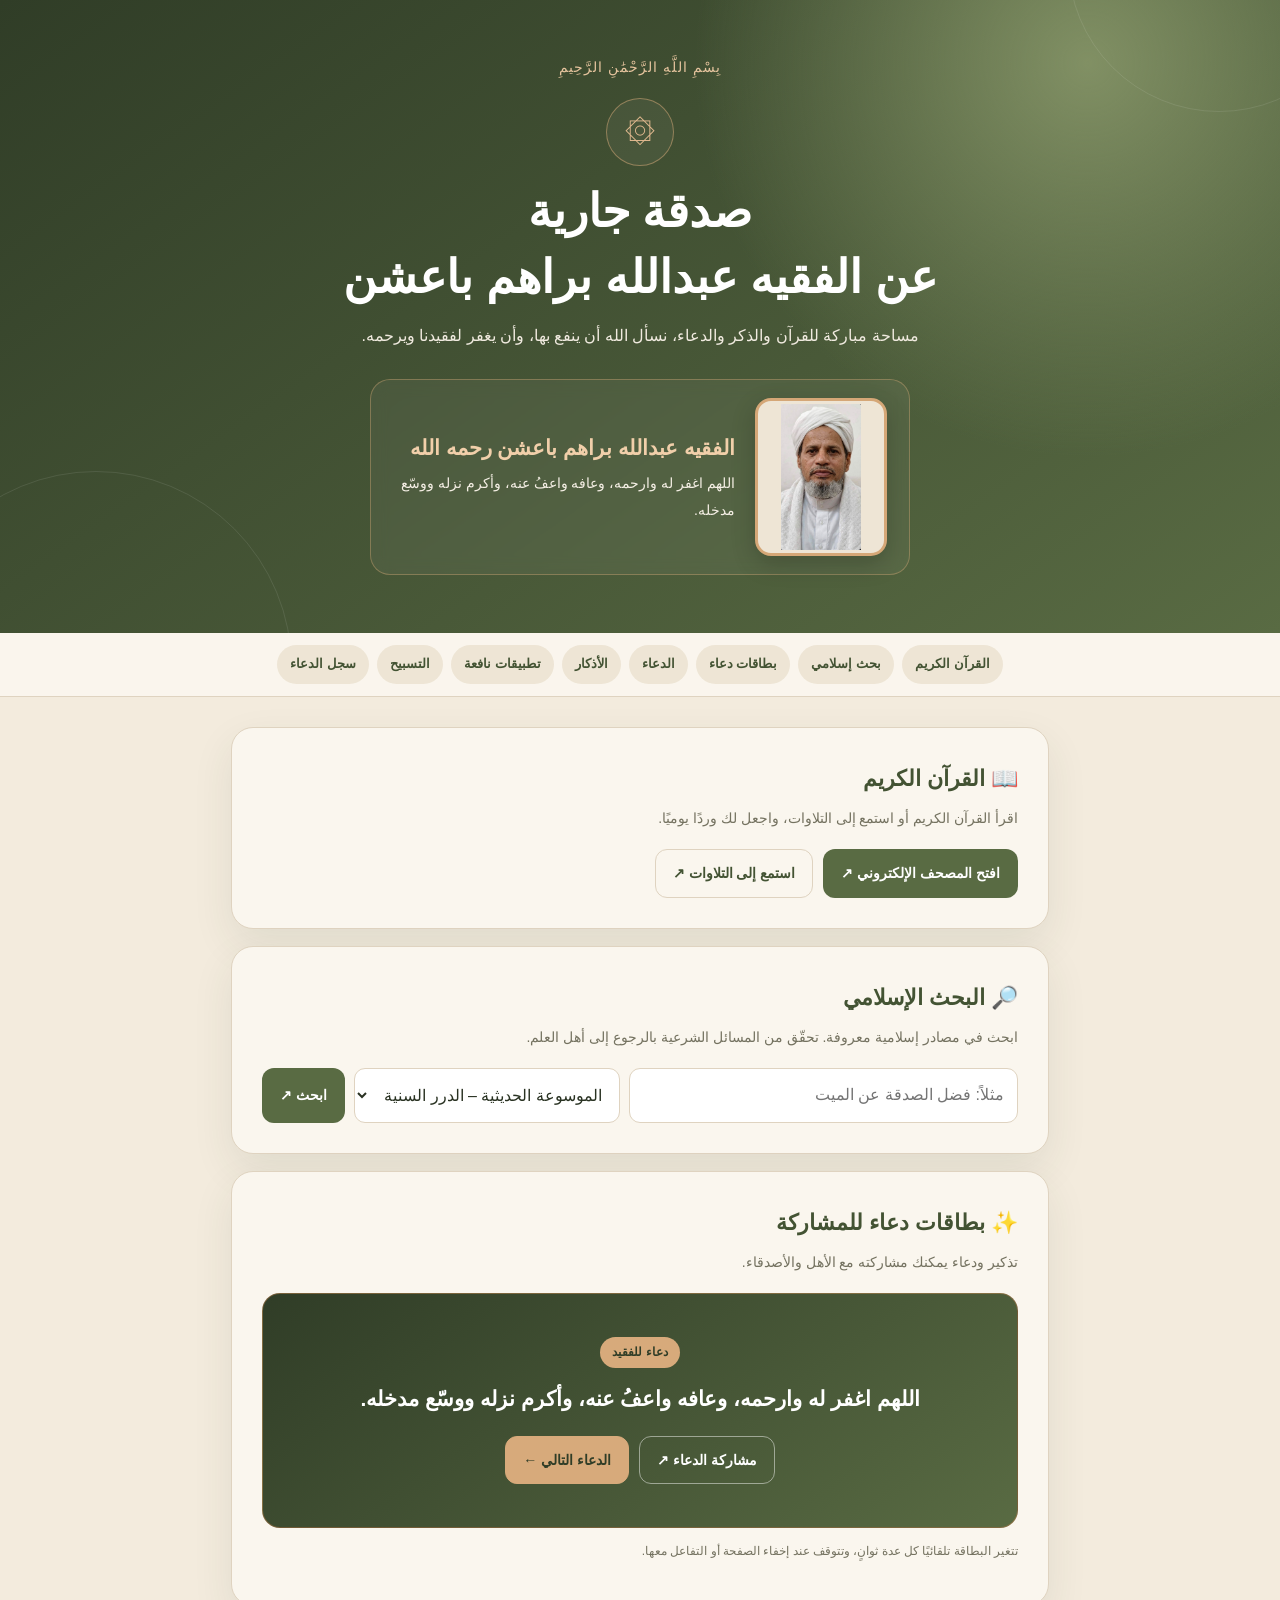
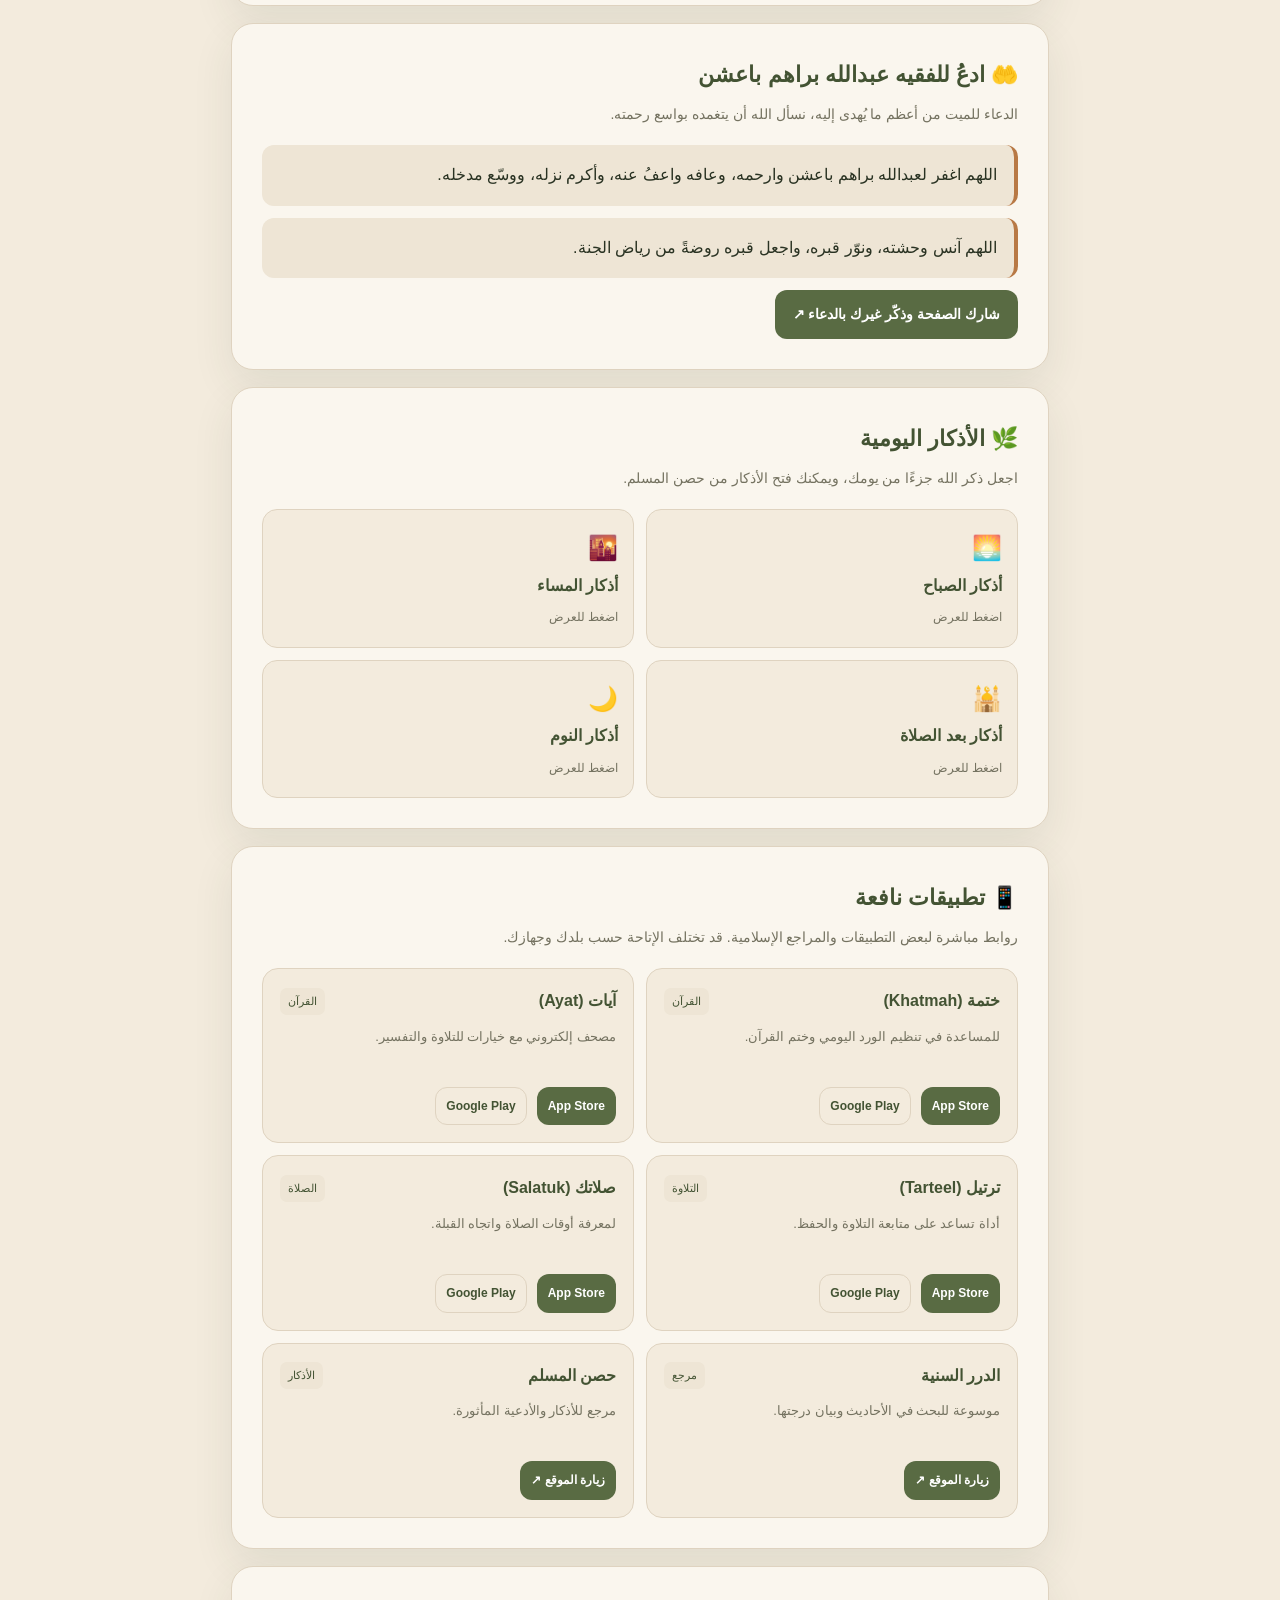
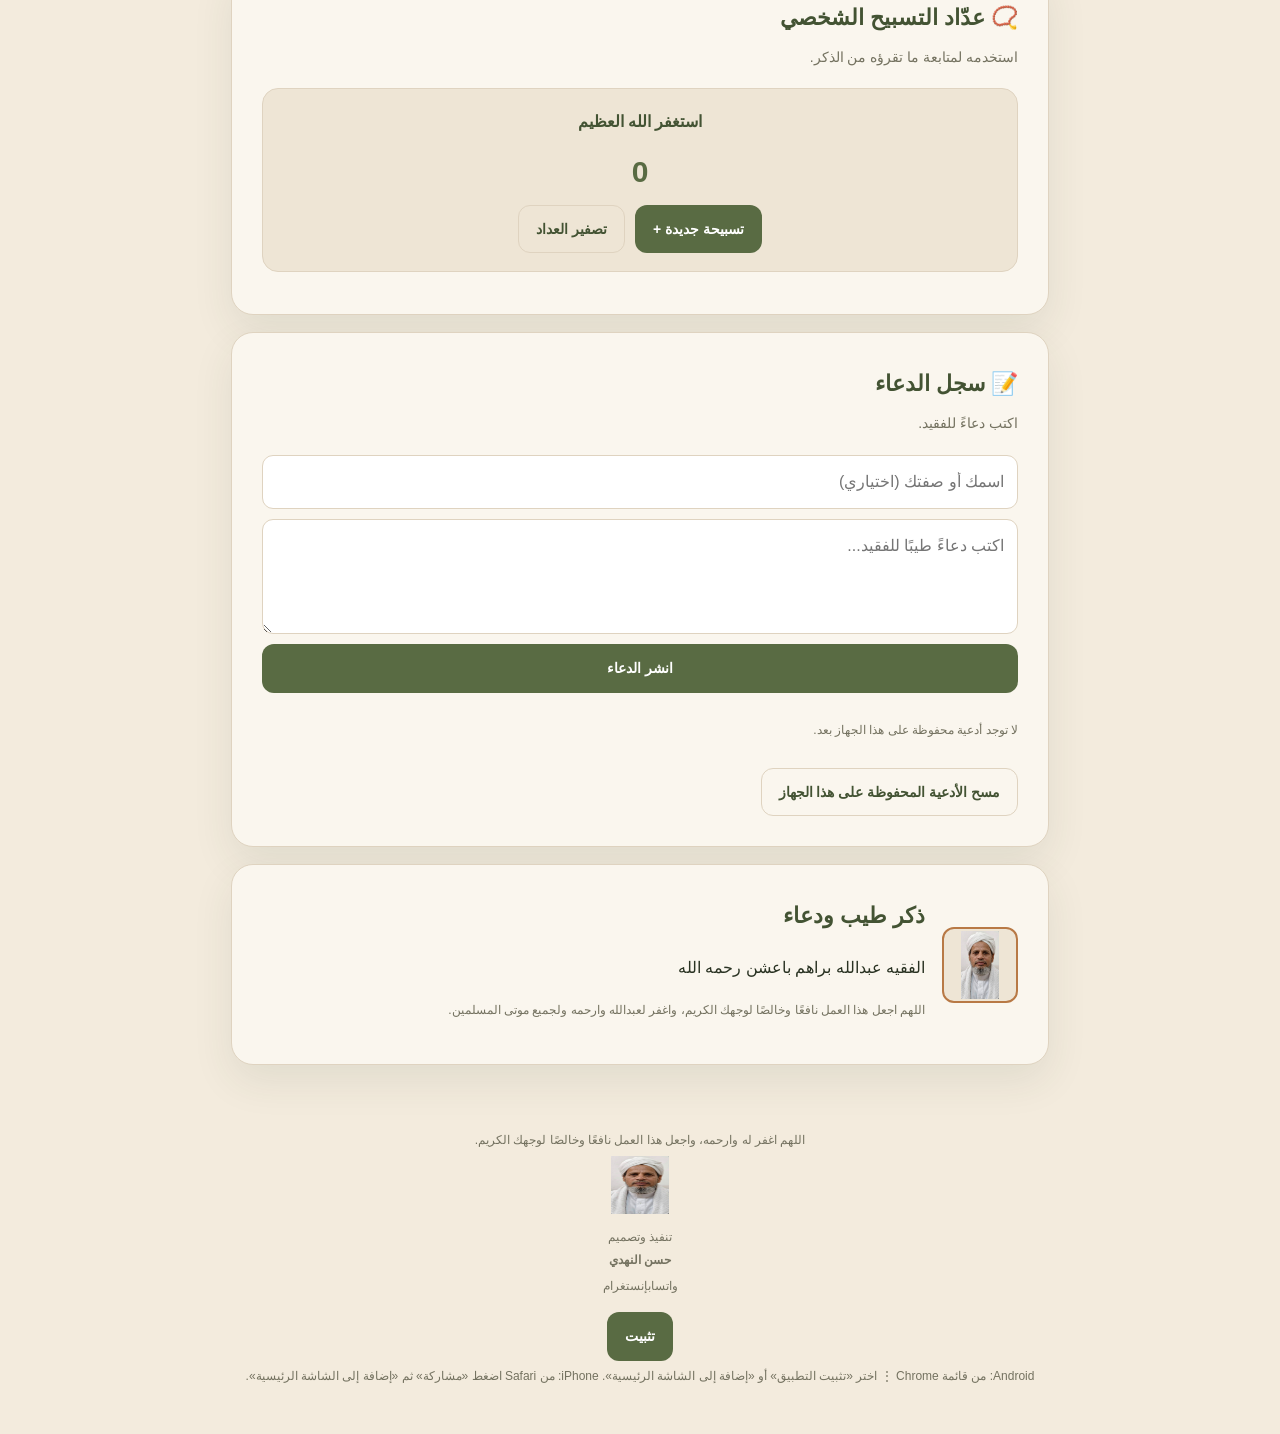
==== index.html @ 4ed64eff "Refine memorial page labels and footer" ====
<!doctype html>
<html lang="ar" dir="rtl">
<head>
  <meta charset="utf-8">
  <meta name="viewport" content="width=device-width, initial-scale=1">
  <meta name="theme-color" content="#435333">
  <meta name="mobile-web-app-capable" content="yes">
  <meta name="apple-mobile-web-app-capable" content="yes">
  <meta name="apple-mobile-web-app-status-bar-style" content="default">
  <link rel="manifest" href="./manifest.webmanifest">
  <link rel="apple-touch-icon" href="./Abdullah.jpg">
  <meta name="description" content="صدقة جارية عن روح الفقيه عبدالله براهم باعشن رحمه الله. قرآن كريم وأذكار ودعاء وروابط نافعة.">
  <meta property="og:type" content="website">
  <meta property="og:title" content="صدقة جارية عن الفقيه عبدالله براهم باعشن رحمه الله">
  <meta property="og:description" content="نسأل الله أن يغفر له ويرحمه، وأن يجعل هذا العمل نافعًا.">
  <meta property="og:image" content="https://7hasan.github.io/Abdullah_Ba-ashan/Abdullah.jpg">
  <meta property="og:url" content="https://7hasan.github.io/Abdullah_Ba-ashan/">
  <title>صدقة جارية عن الفقيه عبدالله براهم باعشن</title>
  <link rel="preload" as="image" href="./Abdullah.jpg">
  <link rel="stylesheet" href="./style.css">
  <script src="./script.js" defer></script>
</head>
<body>
<header class="hero" id="top">
  <div class="inner">
    <div class="bism">بِسْمِ اللَّهِ الرَّحْمَٰنِ الرَّحِيمِ</div>
    <div class="emblem" aria-hidden="true">۞</div>
    <h1>صدقة جارية<br>عن الفقيه عبدالله براهم باعشن</h1>
    <p class="subtitle">مساحة مباركة للقرآن والذكر والدعاء، نسأل الله أن ينفع بها، وأن يغفر لفقيدنا ويرحمه.</p>
    <div class="name-card">
      <img class="deceased-img" src="./Abdullah.jpg" alt="صورة الفقيه عبدالله براهم باعشن" width="112" height="112">
      <div>
        <strong>الفقيه عبدالله براهم باعشن رحمه الله</strong>
        <p>اللهم اغفر له وارحمه، وعافه واعفُ عنه، وأكرم نزله ووسّع مدخله.</p>
      </div>
    </div>
  </div>
</header>

<nav aria-label="التنقل الرئيسي">
  <a href="#quran">القرآن الكريم</a><a href="#search">بحث إسلامي</a><a href="#cards">بطاقات دعاء</a>
  <a href="#dua">الدعاء</a><a href="#adhkar">الأذكار</a><a href="#apps">تطبيقات نافعة</a><a href="#interactive">التسبيح</a><a href="#wall">سجل الدعاء</a>
</nav>

<main>
  <section class="section" id="quran">
    <h2>📖 القرآن الكريم</h2>
    <p class="intro">اقرأ القرآن الكريم أو استمع إلى التلاوات، واجعل لك وردًا يوميًا.</p>
    <div class="actions">
      <a class="btn" href="https://quran.com/ar" target="_blank" rel="noopener noreferrer">افتح المصحف الإلكتروني ↗</a>
      <a class="btn outline" href="https://everyayah.com/" target="_blank" rel="noopener noreferrer">استمع إلى التلاوات ↗</a>
    </div>
  </section>

  <section class="section" id="search">
    <h2>🔎 البحث الإسلامي</h2>
    <p class="intro">ابحث في مصادر إسلامية معروفة. تحقّق من المسائل الشرعية بالرجوع إلى أهل العلم.</p>
    <div class="search-box">
      <input id="islamic-search-query" class="search-input" type="search" placeholder="مثلاً: فضل الصدقة عن الميت" aria-label="موضوع البحث">
      <select id="search-source" class="source-select" aria-label="مصدر البحث">
        <option value="dorar">الموسوعة الحديثية – الدرر السنية</option>
        <option value="islamweb">إسلام ويب</option>
        <option value="binbaz">موقع الشيخ ابن باز</option>
      </select>
      <button class="btn" type="button" onclick="executeIslamicSearch()">ابحث ↗</button>
    </div>
  </section>

  <section class="section" id="cards">
    <h2>✨ بطاقات دعاء للمشاركة</h2>
    <p class="intro">تذكير ودعاء يمكنك مشاركته مع الأهل والأصدقاء.</p>
    <div class="story-container" id="story-box">
      <span class="story-badge" id="story-category">دعاء للفقيد</span>
      <div class="story-text" id="story-text" aria-live="polite">اللهم اغفر له وارحمه، وعافه واعفُ عنه، وأكرم نزله ووسّع مدخله.</div>
      <div class="story-actions">
        <button class="btn outline" type="button" onclick="shareCurrentStory()">مشاركة الدعاء ↗</button>
        <button class="btn" type="button" onclick="nextStory()">الدعاء التالي ←</button>
      </div>
    </div>
    <p class="small">تتغير البطاقة تلقائيًا كل عدة ثوانٍ، وتتوقف عند إخفاء الصفحة أو التفاعل معها.</p>
  </section>

  <section class="section" id="dua">
    <h2>🤲 ادعُ للفقيه عبدالله براهم باعشن</h2>
    <p class="intro">الدعاء للميت من أعظم ما يُهدى إليه، نسأل الله أن يتغمده بواسع رحمته.</p>
    <div class="dua"><p>اللهم اغفر لعبدالله براهم باعشن وارحمه، وعافه واعفُ عنه، وأكرم نزله، ووسّع مدخله.</p></div>
    <div class="dua"><p>اللهم آنس وحشته، ونوّر قبره، واجعل قبره روضةً من رياض الجنة.</p></div>
    <button class="btn" type="button" onclick="sharePage()">شارك الصفحة وذكّر غيرك بالدعاء ↗</button>
  </section>

  <section class="section" id="adhkar">
    <h2>🌿 الأذكار اليومية</h2>
    <p class="intro">اجعل ذكر الله جزءًا من يومك، ويمكنك فتح الأذكار من حصن المسلم.</p>
    <div class="tilegrid">
      <details class="tile"><summary><div class="ico">🌅</div><strong>أذكار الصباح</strong><span>اضغط للعرض</span></summary><p>ابدأ يومك بذكر الله.</p><a href="https://hisnmuslim.com/i/ar/1" target="_blank" rel="noopener noreferrer">افتح الأذكار ↗</a></details>
      <details class="tile"><summary><div class="ico">🌇</div><strong>أذكار المساء</strong><span>اضغط للعرض</span></summary><p>اختم يومك بذكر الله.</p><a href="https://hisnmuslim.com/i/ar/1" target="_blank" rel="noopener noreferrer">افتح الأذكار ↗</a></details>
      <details class="tile"><summary><div class="ico">🕌</div><strong>أذكار بعد الصلاة</strong><span>اضغط للعرض</span></summary><p>حافظ على الأذكار المأثورة بعد الصلاة.</p><a href="https://hisnmuslim.com/" target="_blank" rel="noopener noreferrer">افتح حصن المسلم ↗</a></details>
      <details class="tile"><summary><div class="ico">🌙</div><strong>أذكار النوم</strong><span>اضغط للعرض</span></summary><p>اختم يومك بالأذكار.</p><a href="https://hisnmuslim.com/" target="_blank" rel="noopener noreferrer">افتح حصن المسلم ↗</a></details>
    </div>
  </section>

  <section class="section" id="apps">
    <h2>📱 تطبيقات نافعة</h2>
    <p class="intro">روابط مباشرة لبعض التطبيقات والمراجع الإسلامية. قد تختلف الإتاحة حسب بلدك وجهازك.</p>
    <div class="apps-grid">
      <article class="app-card"><div class="app-header"><strong>ختمة (Khatmah)</strong><span class="app-badge">القرآن</span></div><p class="app-desc">للمساعدة في تنظيم الورد اليومي وختم القرآن.</p><div class="store-buttons"><a class="btn store-btn" href="https://apps.apple.com/us/app/id543090051" target="_blank" rel="noopener noreferrer">App Store</a><a class="btn outline store-btn" href="https://play.google.com/store/apps/details?id=com.khatmah.android" target="_blank" rel="noopener noreferrer">Google Play</a></div></article>
      <article class="app-card"><div class="app-header"><strong>آيات (Ayat)</strong><span class="app-badge">القرآن</span></div><p class="app-desc">مصحف إلكتروني مع خيارات للتلاوة والتفسير.</p><div class="store-buttons"><a class="btn store-btn" href="https://apps.apple.com/sa/app/id634325420" target="_blank" rel="noopener noreferrer">App Store</a><a class="btn outline store-btn" href="https://play.google.com/store/apps/details?id=sa.edu.ksu.Ayat" target="_blank" rel="noopener noreferrer">Google Play</a></div></article>
      <article class="app-card"><div class="app-header"><strong>ترتيل (Tarteel)</strong><span class="app-badge">التلاوة</span></div><p class="app-desc">أداة تساعد على متابعة التلاوة والحفظ.</p><div class="store-buttons"><a class="btn store-btn" href="https://apps.apple.com/om/app/id1391009396" target="_blank" rel="noopener noreferrer">App Store</a><a class="btn outline store-btn" href="https://play.google.com/store/apps/details?id=com.tarteel.app" target="_blank" rel="noopener noreferrer">Google Play</a></div></article>
      <article class="app-card"><div class="app-header"><strong>صلاتك (Salatuk)</strong><span class="app-badge">الصلاة</span></div><p class="app-desc">لمعرفة أوقات الصلاة واتجاه القبلة.</p><div class="store-buttons"><a class="btn store-btn" href="https://apps.apple.com/ae/app/id686077611" target="_blank" rel="noopener noreferrer">App Store</a><a class="btn outline store-btn" href="https://play.google.com/store/apps/details?id=com.masarat.salati" target="_blank" rel="noopener noreferrer">Google Play</a></div></article>
      <article class="app-card"><div class="app-header"><strong>الدرر السنية</strong><span class="app-badge">مرجع</span></div><p class="app-desc">موسوعة للبحث في الأحاديث وبيان درجتها.</p><div class="store-buttons"><a class="btn store-btn" href="https://dorar.net/" target="_blank" rel="noopener noreferrer">زيارة الموقع ↗</a></div></article>
      <article class="app-card"><div class="app-header"><strong>حصن المسلم</strong><span class="app-badge">الأذكار</span></div><p class="app-desc">مرجع للأذكار والأدعية المأثورة.</p><div class="store-buttons"><a class="btn store-btn" href="https://hisnmuslim.com/" target="_blank" rel="noopener noreferrer">زيارة الموقع ↗</a></div></article>
    </div>
  </section>

  <section class="section" id="interactive">
    <h2>📿 عدّاد التسبيح الشخصي</h2>
    <p class="intro">استخدمه لمتابعة ما تقرؤه من الذكر.</p>
    <div class="interactive-box">
      <strong>استغفر الله العظيم</strong>
      <span class="counter-number" id="tasbeeh-count" aria-live="polite">0</span>
      <div class="actions" style="justify-content:center">
        <button class="btn" id="tasbeeh-btn" type="button">تسبيحة جديدة +</button>
        <button class="btn outline" id="tasbeeh-reset" type="button">تصفير العداد</button>
      </div>
    </div>
  </section>

  <section class="section" id="wall">
    <h2>📝 سجل الدعاء</h2>
    <p class="intro">اكتب دعاءً للفقيد. </p>
    <form id="dua-form" class="wall-form">
      <input id="dua-name" class="wall-input" type="text" maxlength="45" placeholder="اسمك أو صفتك (اختياري)" autocomplete="name">
      <textarea id="dua-message" class="wall-input" rows="3" maxlength="500" required placeholder="اكتب دعاءً طيبًا للفقيد..."></textarea>
      <button class="btn" type="submit">انشر الدعاء</button>
    </form>
    <p class="small" id="wall-status" role="status" aria-live="polite"></p>
    <div id="dua-list" class="wall-messages" aria-live="polite"></div>
    <button id="clear-duas" class="btn outline" type="button">مسح الأدعية المحفوظة على هذا الجهاز</button>
  </section>

  <section class="section">
    <div class="profile">
      <img class="avatar" src="./Abdullah.jpg" alt="" width="76" height="76" loading="lazy">
      <div>
        <h2>ذكر طيب ودعاء</h2>
        <p>الفقيه عبدالله براهم باعشن رحمه الله</p>
        <p class="small">اللهم اجعل هذا العمل نافعًا وخالصًا لوجهك الكريم، واغفر لعبدالله وارحمه ولجميع موتى المسلمين.</p>
      </div>
    </div>
  </section>
</main>

<footer>
  <p>اللهم اغفر له وارحمه، واجعل هذا العمل نافعًا وخالصًا لوجهك الكريم.</p>
  <div class="footer-credit"><img src="./Abdullah.jpg" alt="صورة الفقيه عبدالله براهم باعشن" width="58" height="58"><p>تنفيذ وتصميم<br><strong>حسن النهدي</strong></p></div>
  <div class="footer-social" aria-label="حسابات التواصل"><a class="social-link whatsapp" href="https://wa.me/" target="_blank" rel="noopener noreferrer" aria-label="واتساب">واتساب</a><a class="social-link instagram" href="https://instagram.com/" target="_blank" rel="noopener noreferrer" aria-label="إنستغرام">إنستغرام</a></div>
  <button class="btn install-btn" id="install-app" type="button" hidden>تثبيت</button>
  <p class="small" id="install-help">Android: من قائمة Chrome ⋮ اختر «تثبيت التطبيق» أو «إضافة إلى الشاشة الرئيسية». iPhone: من Safari اضغط «مشاركة» ثم «إضافة إلى الشاشة الرئيسية».</p>
</footer>
</body>
</html>
---- style.css ----
:root{
  --olive:#596b43;--olive-dark:#435333;--olive-deep:#303d27;
  --beige:#f3ebdd;--beige-light:#faf6ee;--copper:#b87945;
  --ink:#293222;--muted:#747260;--line:#dfd3c0;
  --shadow:0 16px 42px rgba(48,61,39,.09);--radius:22px;
}
*{box-sizing:border-box}
html{scroll-behavior:smooth;scroll-padding-top:88px}
body{margin:0;background:var(--beige);color:var(--ink);font-family:Tahoma,Arial,sans-serif;line-height:1.9}
a{color:inherit;text-decoration:none}
button,input,textarea,select{font:inherit}
button,a{-webkit-tap-highlight-color:transparent}
button:focus-visible,a:focus-visible,input:focus-visible,textarea:focus-visible{outline:3px solid #b8794580;outline-offset:3px}
.hero{position:relative;isolation:isolate;overflow:hidden;padding:54px 20px 58px;text-align:center;color:#fff;background:radial-gradient(circle at 85% 10%,#819064 0,transparent 32%),linear-gradient(145deg,var(--olive-deep),var(--olive))}
.hero:before,.hero:after{content:"";position:absolute;z-index:-1;border:1px solid #ffffff18;border-radius:50%;width:300px;height:300px}
.hero:before{top:-190px;right:-90px}.hero:after{bottom:-230px;left:-100px;width:390px;height:390px}
.inner{max-width:850px;margin:auto}
.bism{color:#e6c49e;font-size:14px;letter-spacing:1px}
.emblem{display:grid;place-items:center;width:68px;height:68px;margin:17px auto 12px;border:1px solid #d5a77788;border-radius:50%;color:#e1b98f;background:#ffffff0c;font-size:31px}
h1{margin:8px 0;font-size:clamp(28px,6vw,46px);line-height:1.45}
.subtitle{max-width:590px;margin:10px auto 0;color:#f0eadf}
.name-card{display:flex;align-items:center;gap:20px;max-width:540px;margin:28px auto 0;padding:18px 22px;border:1px solid #d5a77766;border-radius:20px;background:#ffffff0d;backdrop-filter:blur(8px);text-align:right}
.deceased-img{width:112px;height:112px;flex:0 0 112px;object-fit:cover;border:3px solid #d5a777;border-radius:50%;box-shadow:0 8px 24px #0003}
.name-card strong{display:block;color:#f1cfaa;font-size:21px;line-height:1.6}
.name-card p{margin:5px 0 0;color:#f5efe5;font-size:14px}
nav{position:sticky;top:0;z-index:20;display:flex;justify-content:center;gap:8px;flex-wrap:wrap;padding:12px 14px;background:#faf6eef2;border-bottom:1px solid var(--line);backdrop-filter:blur(12px)}
nav a{padding:7px 13px;border-radius:99px;background:#eee5d5;color:var(--olive-dark);font-size:13px;font-weight:700;transition:background .2s,color .2s,transform .2s}
nav a:hover{background:var(--olive);color:white;transform:translateY(-2px)}
main{max-width:850px;margin:30px auto;padding:0 16px}
.section{margin:17px 0;padding:clamp(20px,4vw,30px);border:1px solid var(--line);border-radius:var(--radius);background:var(--beige-light);box-shadow:var(--shadow)}
.section h2{display:flex;align-items:center;gap:10px;margin:0 0 5px;color:var(--olive-dark);font-size:22px}
.intro{margin:0 0 18px;color:var(--muted);font-size:14px}
.actions,.story-actions,.store-buttons{display:flex;gap:10px;flex-wrap:wrap}
.btn{display:inline-flex;align-items:center;justify-content:center;gap:7px;min-height:44px;padding:10px 17px;border:1px solid transparent;border-radius:12px;background:var(--olive);color:#fff;font-size:14px;font-weight:700;cursor:pointer;transition:transform .2s,background .2s,box-shadow .2s}
.btn:hover{transform:translateY(-2px);background:var(--olive-dark);box-shadow:0 7px 18px #43533320}
.btn:active{transform:translateY(0) scale(.98)}
.btn.outline{border-color:var(--line);background:transparent;color:var(--olive-dark)}
.btn.outline:hover{background:#eee5d5;box-shadow:none}
.tilegrid{display:grid;grid-template-columns:repeat(2,minmax(0,1fr));gap:12px}
.tile{padding:15px;border:1px solid var(--line);border-radius:15px;background:var(--beige)}
.tile summary{cursor:pointer;list-style:none}.tile summary::-webkit-details-marker{display:none}
.tile summary strong{display:block;color:var(--olive-dark)}.tile summary span{font-size:12px;color:var(--muted)}
.tile .ico{font-size:24px}.tile p{font-size:14px}
.dua{margin:12px 0;padding:15px 17px;border-right:4px solid var(--copper);border-radius:12px;background:#eee5d5}
.dua p{margin:0;font-size:16px}
.search-box{display:flex;gap:9px;flex-wrap:wrap}
.search-input,.source-select,.wall-input{min-height:46px;padding:11px 13px;border:1px solid var(--line);border-radius:11px;background:#fff;color:var(--ink)}
.search-input{flex:1;min-width:190px}.source-select{max-width:100%}
.story-container{display:flex;min-height:235px;flex-direction:column;align-items:center;justify-content:center;padding:24px;border:1px solid #b8794577;border-radius:18px;background:linear-gradient(145deg,var(--olive-deep),var(--olive));text-align:center;color:#fff}
.story-badge{margin-bottom:12px;padding:4px 12px;border-radius:30px;background:#d7aa7b;color:#303d27;font-size:12px;font-weight:700}
.story-text{max-width:600px;margin:0 0 18px;color:#fff;font-size:clamp(17px,3vw,21px);font-weight:700;line-height:1.8}
.story-actions{justify-content:center}
.story-actions .btn{border-color:#d7aa7b;background:#d7aa7b;color:var(--olive-deep)}
.story-actions .btn.outline{background:transparent;color:#fff;border-color:#ffffff77}
.small{color:var(--muted);font-size:12px}
.apps-grid{display:grid;grid-template-columns:repeat(2,minmax(0,1fr));gap:12px}
.app-card{padding:17px;border:1px solid var(--line);border-radius:16px;background:var(--beige);transition:transform .25s,border-color .25s}
.app-card:hover{transform:translateY(-3px);border-color:#c69b70}
.app-header{display:flex;justify-content:space-between;align-items:center;gap:8px}
.app-header strong{color:var(--olive-dark)}
.app-badge{padding:3px 8px;border-radius:7px;background:#eee5d5;color:var(--olive-dark);font-size:11px}
.app-desc{min-height:50px;margin:8px 0 12px;color:var(--muted);font-size:13px}
.store-btn{min-height:36px;padding:7px 10px;font-size:12px}
.interactive-box{margin:12px 0;padding:18px;border:1px solid var(--line);border-radius:16px;background:#eee5d5;text-align:center}
.interactive-box strong{display:block;color:var(--olive-dark)}
.counter-number{display:block;margin:5px 0;color:var(--olive);font-size:30px;font-weight:700;font-variant-numeric:tabular-nums}
.profile{display:flex;align-items:center;gap:17px}
.avatar{width:76px;height:76px;flex:0 0 76px;object-fit:cover;border:2px solid var(--copper);border-radius:50%}
footer{padding:30px 16px 42px;color:var(--muted);font-size:12px;text-align:center}
footer p{margin:4px}
.reveal{opacity:0;transform:translateY(18px);transition:opacity .65s ease,transform .65s cubic-bezier(.2,.7,.2,1)}
.reveal.is-visible{opacity:1;transform:translateY(0)}
@media(max-width:600px){.hero{padding:38px 16px 42px}.name-card{gap:13px;padding:15px}.deceased-img{width:86px;height:86px;flex-basis:86px}.name-card strong{font-size:17px}nav{gap:6px}nav a{padding:6px 10px;font-size:12px}.tilegrid,.apps-grid{grid-template-columns:1fr}.app-desc{min-height:0}.profile{align-items:flex-start}}
@media(prefers-reduced-motion:reduce){*,*::before,*::after{scroll-behavior:auto!important;animation-duration:.01ms!important;transition-duration:.01ms!important}.reveal{opacity:1;transform:none}}

/* صورة كاملة بلا قصّ: نعرض كامل أبعاد الصورة الأصلية */
.deceased-img{width:132px;height:158px;flex:0 0 132px;object-fit:contain;object-position:center;background:#eee5d5;border-radius:16px;padding:3px}
.avatar{object-fit:contain;object-position:center;background:#eee5d5;border-radius:12px;padding:2px}
.wall-form{display:flex;flex-direction:column;gap:10px;margin:14px 0}
.wall-input{width:100%;resize:vertical}
.wall-messages{display:grid;gap:10px;margin:14px 0}
.wall-msg-card{padding:13px 15px;border:1px solid var(--line);border-right:4px solid var(--copper);border-radius:12px;background:#fff}
.wall-msg-card strong{color:var(--olive-dark)}
.wall-msg-card p{margin:5px 0 0;white-space:pre-wrap;overflow-wrap:anywhere}
.install-btn{margin-top:14px}
@media(max-width:600px){.name-card{align-items:center}.deceased-img{width:112px;height:142px;flex-basis:112px}}
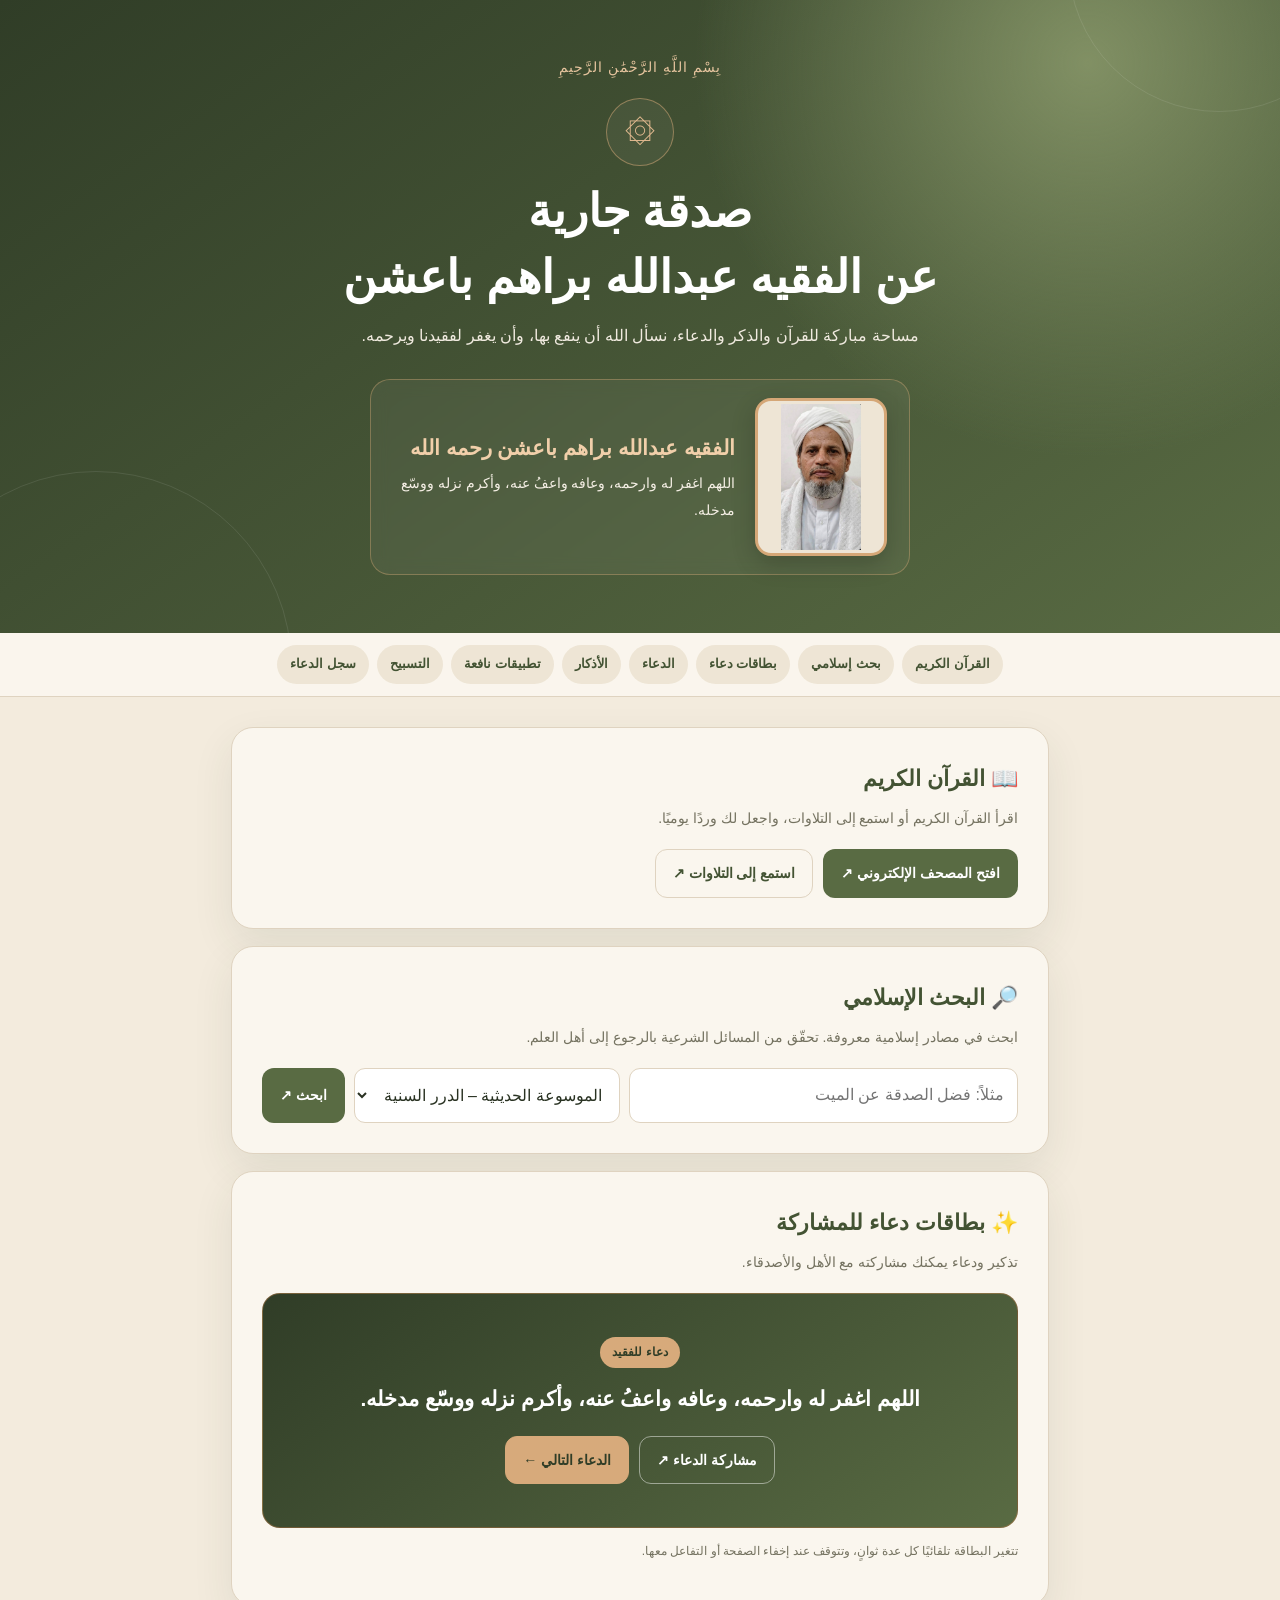
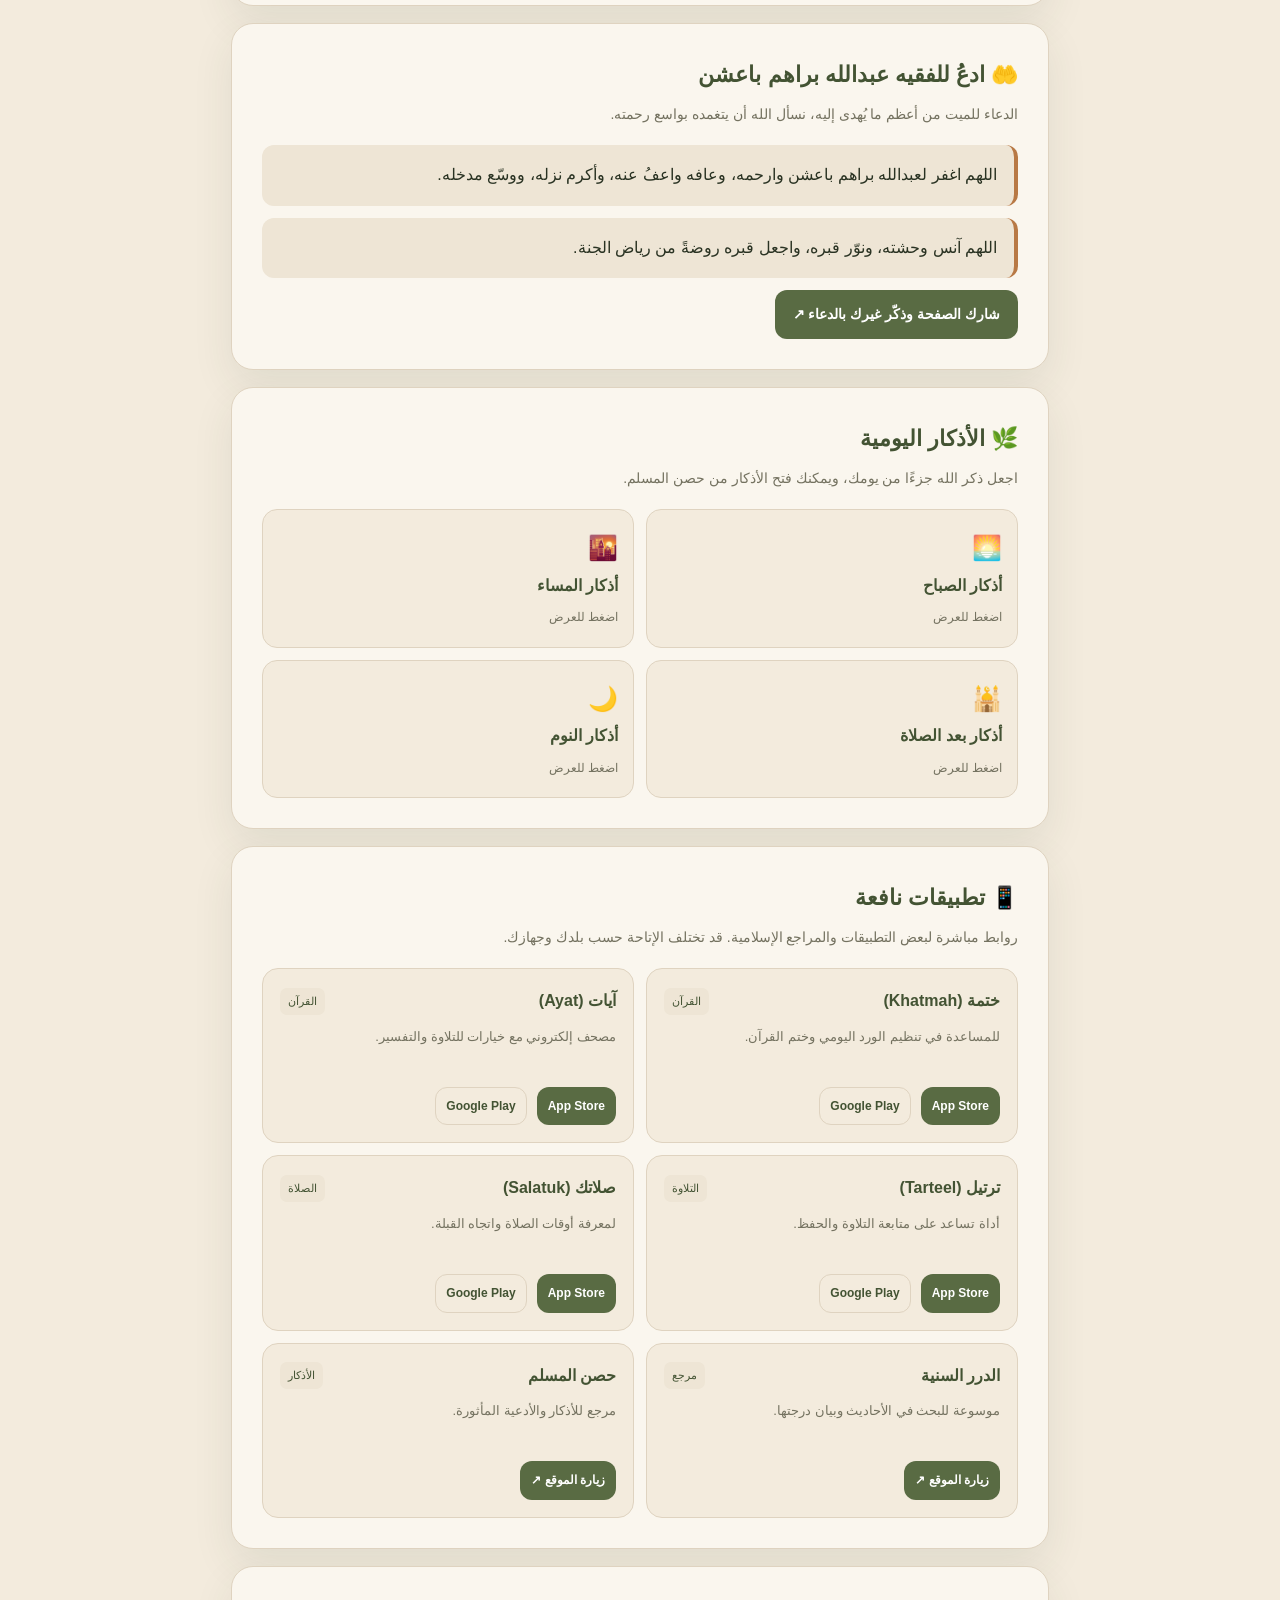
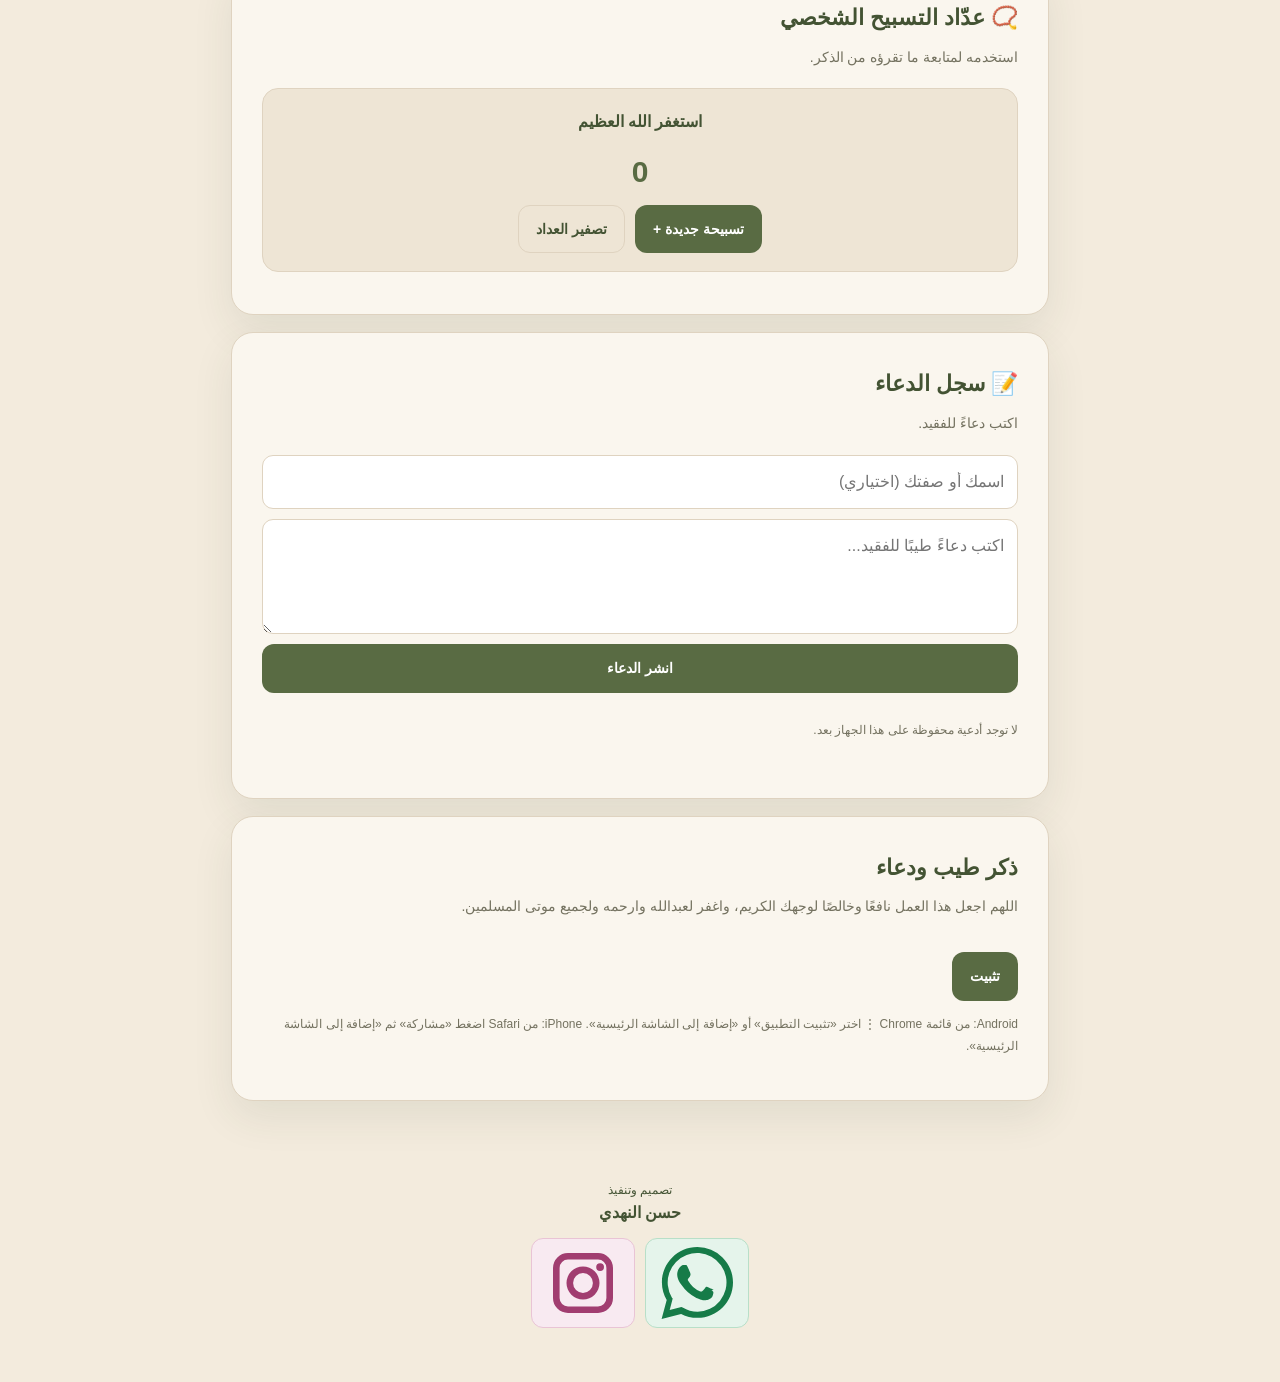
==== commit 9bfc1058: "Reorder closing section and remove dua delete control" ====
--- a/index.html
+++ b/index.html
@@ -135,27 +135,26 @@
     </form>
     <p class="small" id="wall-status" role="status" aria-live="polite"></p>
     <div id="dua-list" class="wall-messages" aria-live="polite"></div>
-    <button id="clear-duas" class="btn outline" type="button">مسح الأدعية المحفوظة على هذا الجهاز</button>
   </section>
 
-  <section class="section">
-    <div class="profile">
-      <img class="avatar" src="./Abdullah.jpg" alt="" width="76" height="76" loading="lazy">
-      <div>
-        <h2>ذكر طيب ودعاء</h2>
-        <p>الفقيه عبدالله براهم باعشن رحمه الله</p>
-        <p class="small">اللهم اجعل هذا العمل نافعًا وخالصًا لوجهك الكريم، واغفر لعبدالله وارحمه ولجميع موتى المسلمين.</p>
-      </div>
-    </div>
+  <section class="section final-section" id="final">
+    <h2>ذكر طيب ودعاء</h2>
+    <p class="intro">اللهم اجعل هذا العمل نافعًا وخالصًا لوجهك الكريم، واغفر لعبدالله وارحمه ولجميع موتى المسلمين.</p>
+    <button class="btn install-btn" id="install-app" type="button" hidden>تثبيت</button>
+    <p class="small" id="install-help">Android: من قائمة Chrome ⋮ اختر «تثبيت التطبيق» أو «إضافة إلى الشاشة الرئيسية». iPhone: من Safari اضغط «مشاركة» ثم «إضافة إلى الشاشة الرئيسية».</p>
   </section>
 </main>
 
 <footer>
-  <p>اللهم اغفر له وارحمه، واجعل هذا العمل نافعًا وخالصًا لوجهك الكريم.</p>
-  <div class="footer-credit"><img src="./Abdullah.jpg" alt="صورة الفقيه عبدالله براهم باعشن" width="58" height="58"><p>تنفيذ وتصميم<br><strong>حسن النهدي</strong></p></div>
-  <div class="footer-social" aria-label="حسابات التواصل"><a class="social-link whatsapp" href="https://wa.me/" target="_blank" rel="noopener noreferrer" aria-label="واتساب">واتساب</a><a class="social-link instagram" href="https://instagram.com/" target="_blank" rel="noopener noreferrer" aria-label="إنستغرام">إنستغرام</a></div>
-  <button class="btn install-btn" id="install-app" type="button" hidden>تثبيت</button>
-  <p class="small" id="install-help">Android: من قائمة Chrome ⋮ اختر «تثبيت التطبيق» أو «إضافة إلى الشاشة الرئيسية». iPhone: من Safari اضغط «مشاركة» ثم «إضافة إلى الشاشة الرئيسية».</p>
+  <div class="footer-credit"><p>تصميم وتنفيذ<br><strong>حسن النهدي</strong></p></div>
+  <div class="footer-social" aria-label="حسابات التواصل">
+    <a class="social-link whatsapp" href="https://wa.me/" target="_blank" rel="noopener noreferrer" aria-label="واتساب">
+      <svg viewBox="0 0 24 24" aria-hidden="true"><path fill="currentColor" d="M20.5 3.5A11.8 11.8 0 0 0 12.1 0C5.6 0 .3 5.3.3 11.8c0 2.1.6 4.1 1.6 5.9L.2 24l6.5-1.7a11.8 11.8 0 0 0 5.4 1.3h.1c6.5 0 11.8-5.3 11.8-11.8 0-3.1-1.2-6-3.5-8.3ZM12.2 21.6a9.8 9.8 0 0 1-5-1.4l-.4-.2-3.9 1 1-3.8-.3-.4a9.8 9.8 0 1 1 8.6 4.8Zm5.4-7.3c-.3-.2-1.8-.9-2.1-1s-.5-.2-.7.2-.8 1-1 1.2-.4.2-.7.1a8 8 0 0 1-2.4-1.5 9 9 0 0 1-1.7-2.1c-.2-.3 0-.5.1-.7l.5-.6.2-.5c.1-.2 0-.4 0-.6s-.7-1.7-1-2.3c-.2-.6-.5-.5-.7-.5h-.6c-.2 0-.6.1-.9.4s-1.2 1.2-1.2 2.8 1.2 3.2 1.4 3.4a13 13 0 0 0 5 4.4c.7.3 1.2.5 1.6.6.7.2 1.3.2 1.8.1.6-.1 1.8-.7 2-1.4.3-.7.3-1.3.2-1.4-.1-.2-.3-.3-.6-.5Z"/></svg>
+    </a>
+    <a class="social-link instagram" href="https://instagram.com/" target="_blank" rel="noopener noreferrer" aria-label="إنستغرام">
+      <svg viewBox="0 0 24 24" aria-hidden="true"><path fill="currentColor" d="M7 2h10a5 5 0 0 1 5 5v10a5 5 0 0 1-5 5H7a5 5 0 0 1-5-5V7a5 5 0 0 1 5-5Zm0 2.2A2.8 2.8 0 0 0 4.2 7v10A2.8 2.8 0 0 0 7 19.8h10a2.8 2.8 0 0 0 2.8-2.8V7A2.8 2.8 0 0 0 17 4.2H7Zm5 2.3a5.5 5.5 0 1 1 0 11 5.5 5.5 0 0 1 0-11Zm0 2.2a3.3 3.3 0 1 0 0 6.6 3.3 3.3 0 0 0 0-6.6Zm5.7-3.3a1.3 1.3 0 1 1 0 2.6 1.3 1.3 0 0 1 0-2.6Z"/></svg>
+    </a>
+  </div>
 </footer>
 </body>
 </html>
--- a/style.css
+++ b/style.css
@@ -84,3 +84,11 @@
 .wall-msg-card p{margin:5px 0 0;white-space:pre-wrap;overflow-wrap:anywhere}
 .install-btn{margin-top:14px}
 @media(max-width:600px){.name-card{align-items:center}.deceased-img{width:112px;height:142px;flex-basis:112px}}
+
+/* تذييل الموقع */
+.footer-credit{display:flex;align-items:center;justify-content:center;gap:13px;margin:20px auto 12px;color:var(--olive-dark)}
+.footer-credit img{width:58px;height:58px;object-fit:contain;object-position:center;background:#eee5d5;border:2px solid var(--copper);border-radius:12px;padding:2px}
+.footer-credit p{margin:0;line-height:1.6}.footer-credit strong{font-size:16px}
+.footer-social{display:flex;justify-content:center;gap:10px;margin:12px auto}
+.social-link{display:inline-flex;align-items:center;justify-content:center;min-width:104px;padding:8px 15px;border:1px solid var(--line);border-radius:12px;font-size:13px;font-weight:700;transition:transform .2s,background .2s}
+.social-link:hover{transform:translateY(-2px)}.social-link.whatsapp{color:#167b48;background:#e5f4eb;border-color:#b8dfc8}.social-link.instagram{color:#a13d70;background:#f8eaf1;border-color:#e9c4d5}
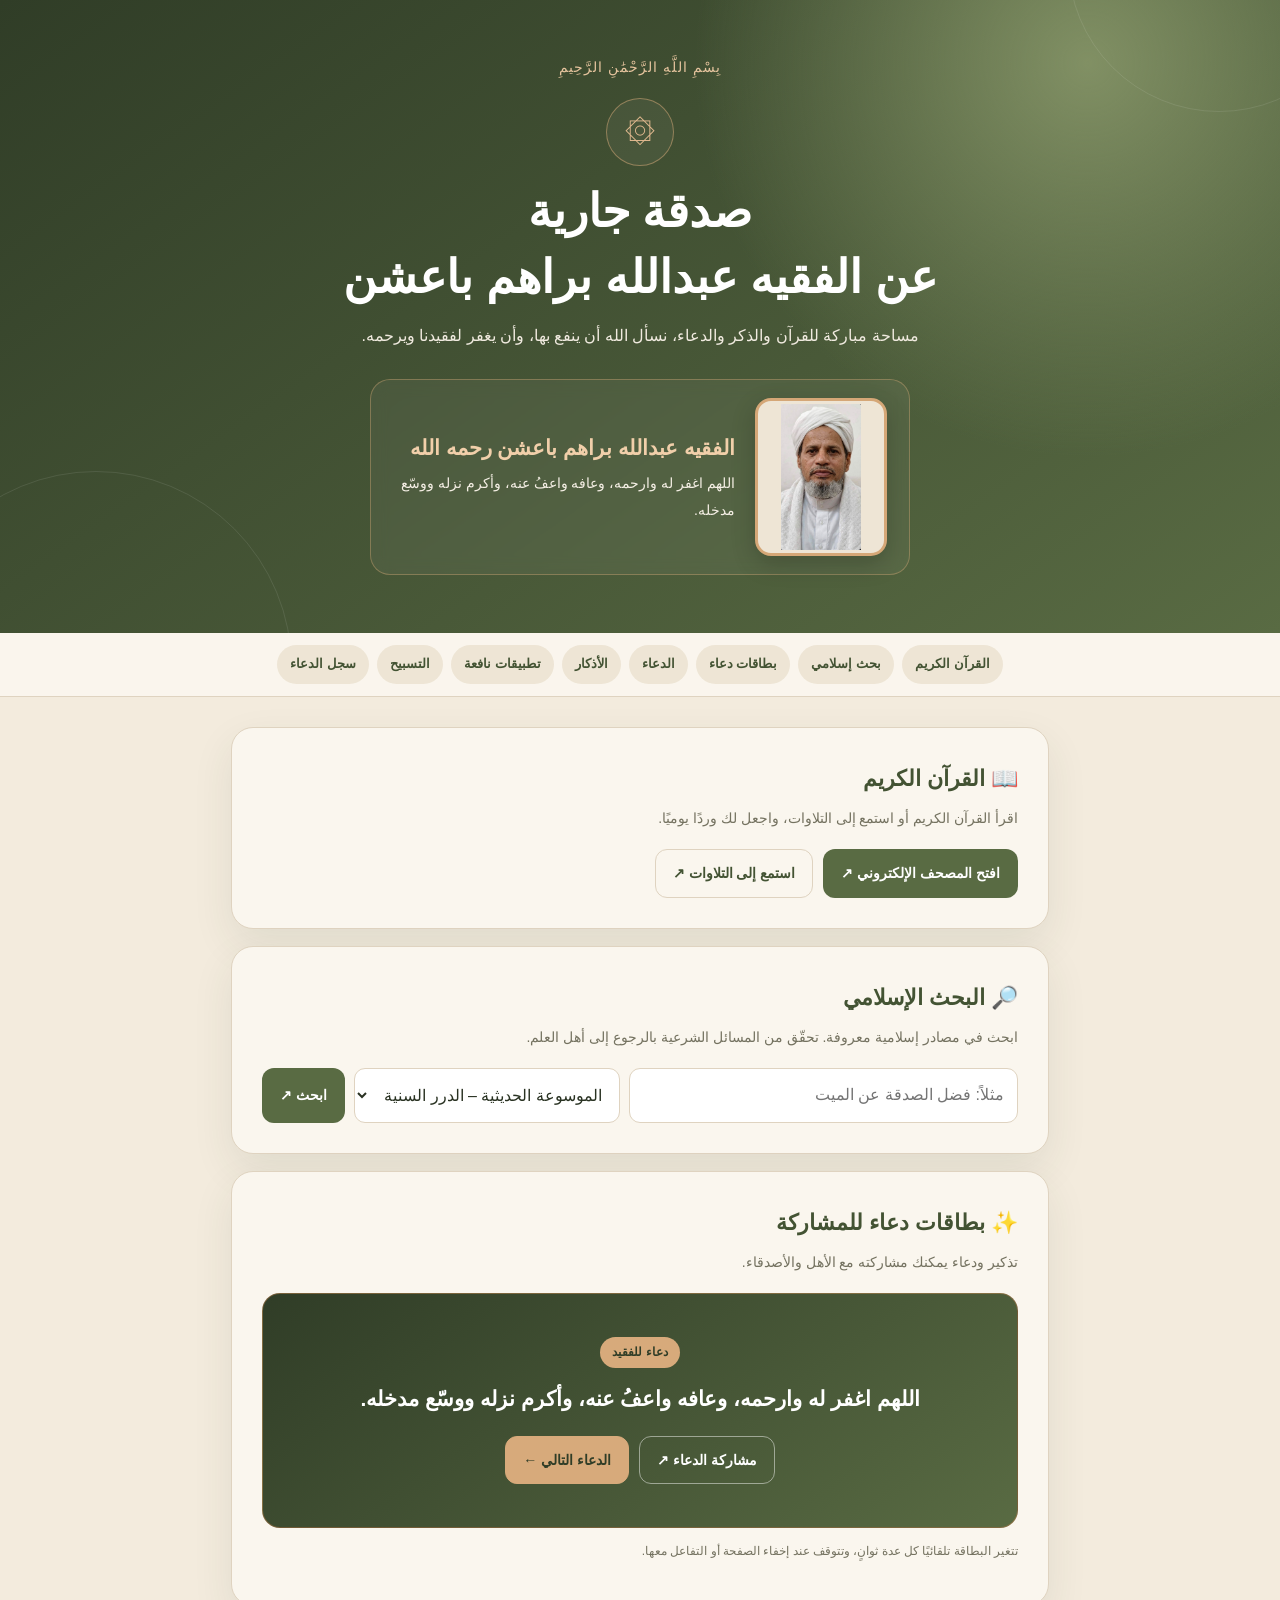
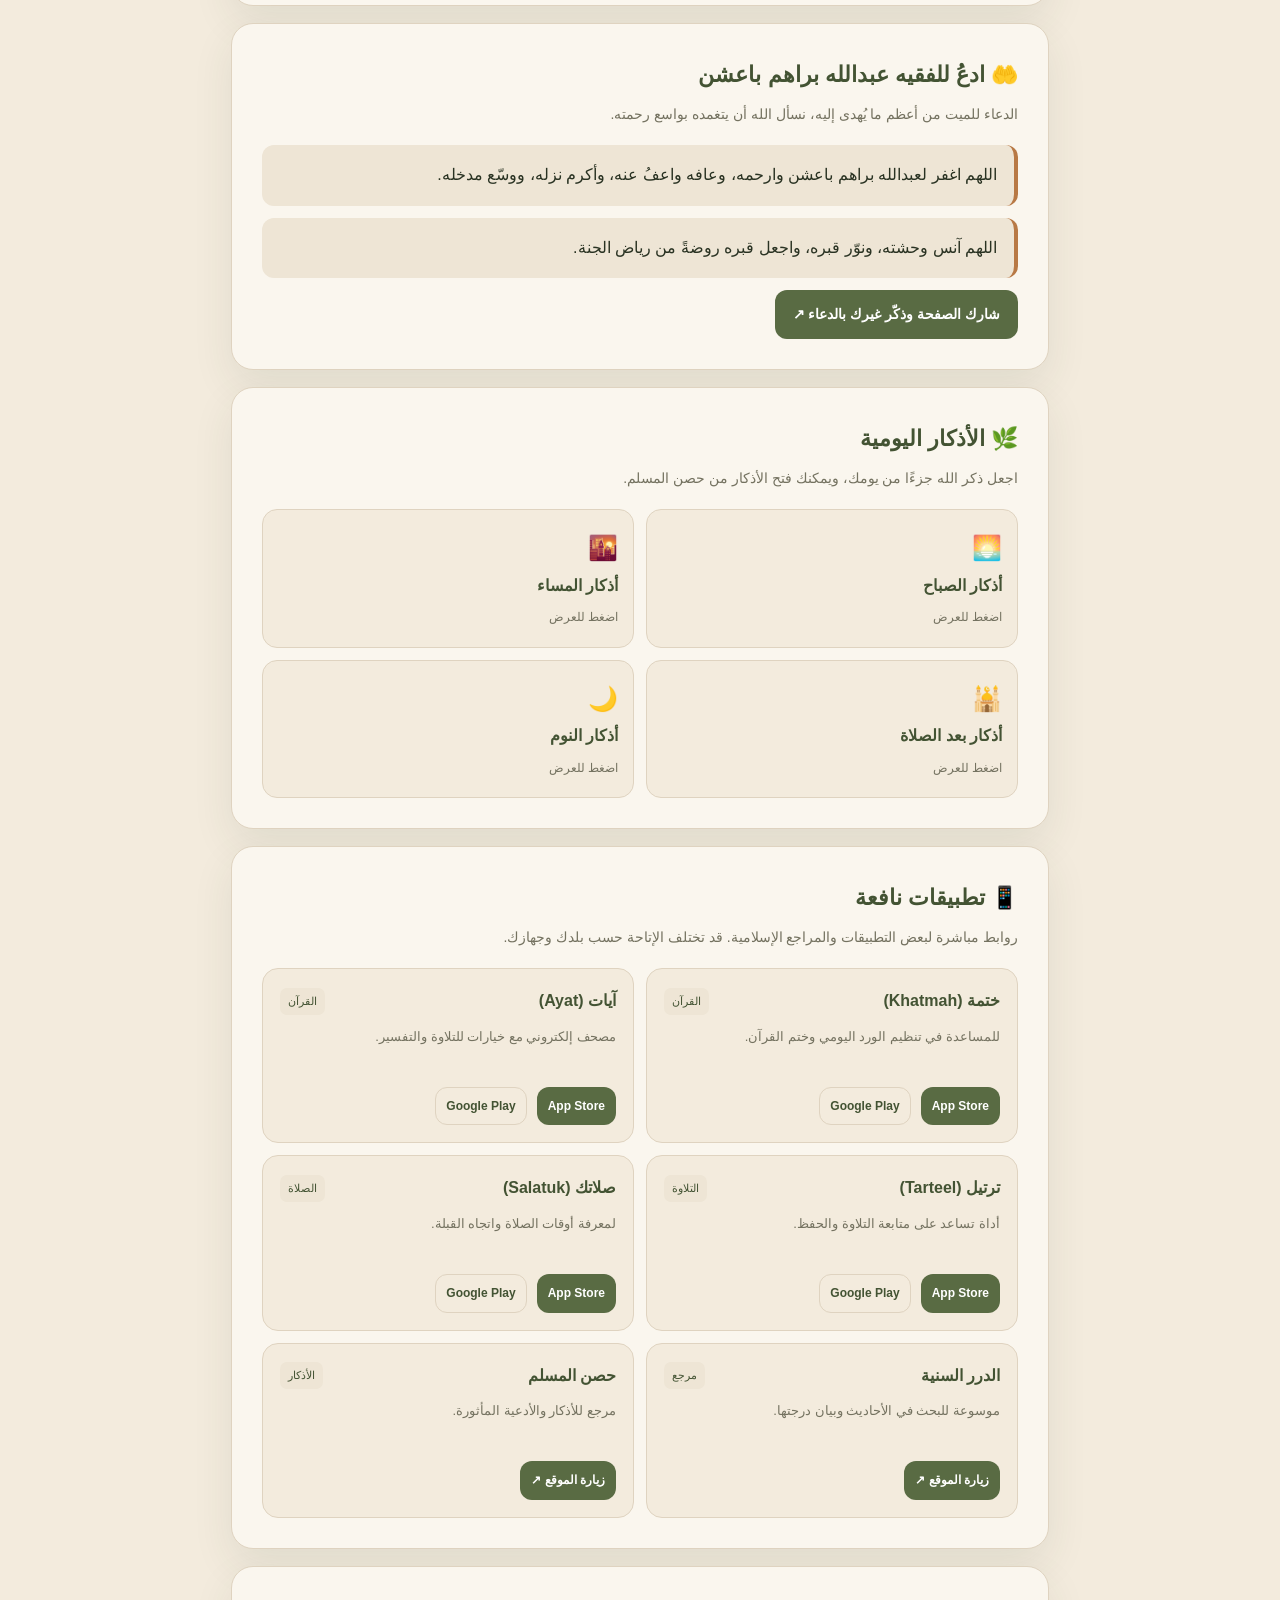
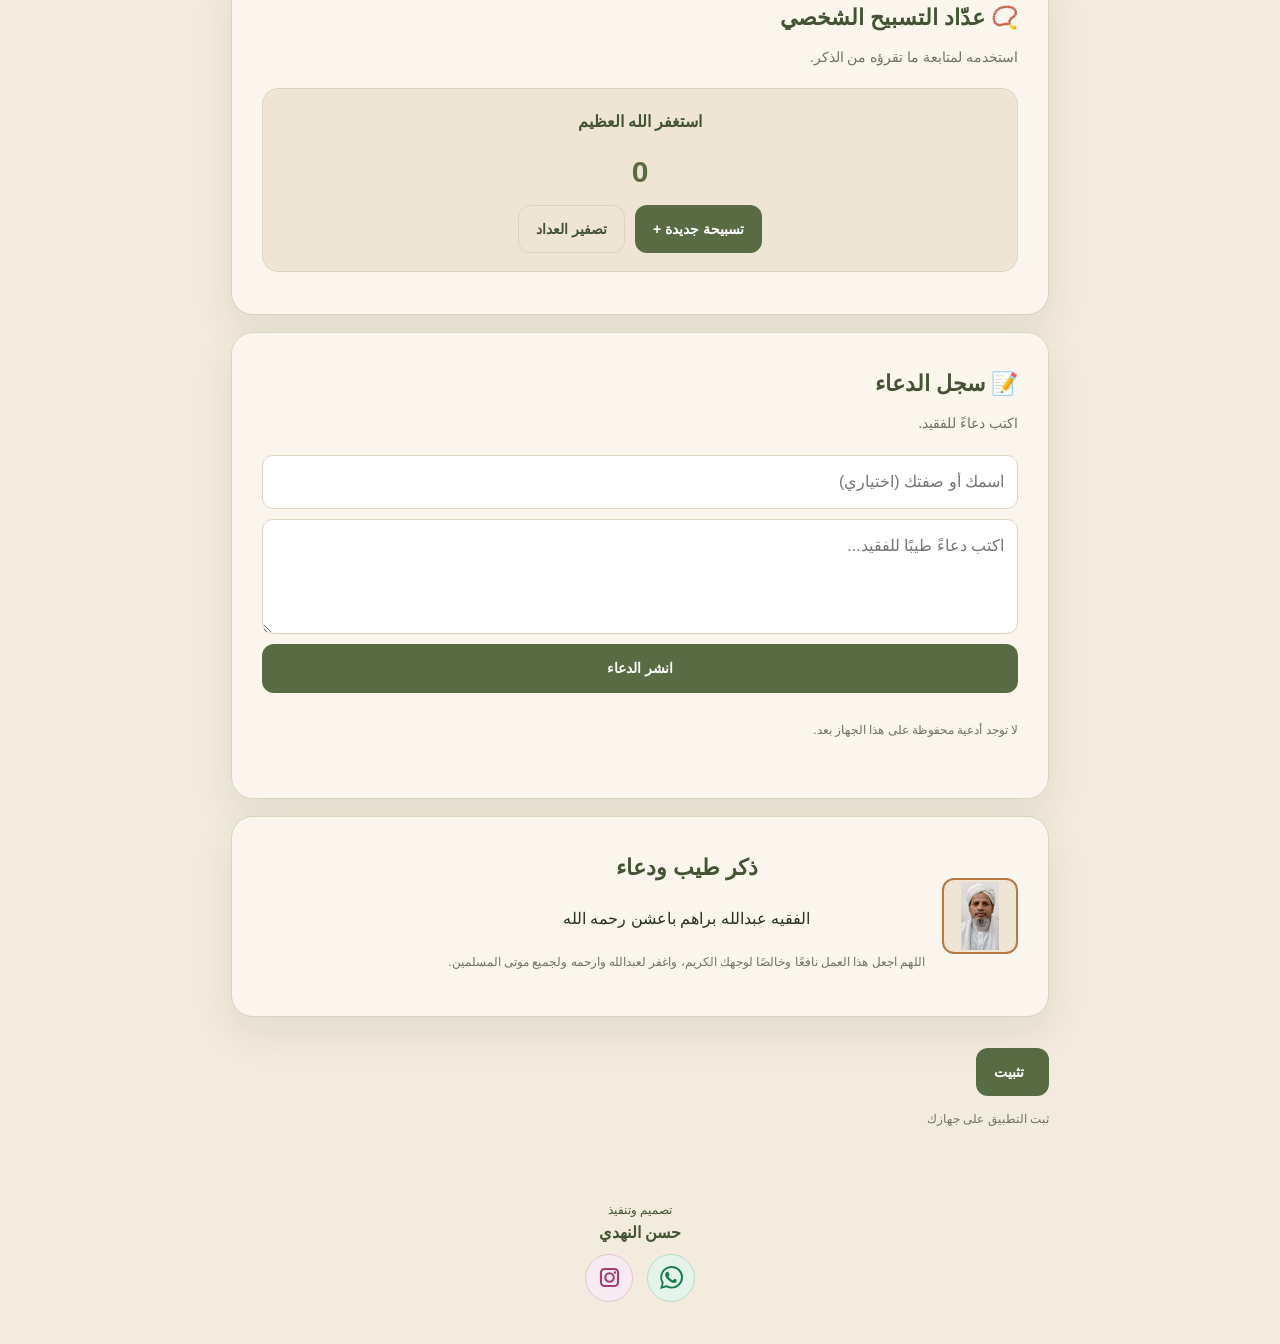
==== commit 6e0682d8: "Restore remembrance card and simplify install prompt" ====
--- a/index.html
+++ b/index.html
@@ -138,11 +138,22 @@
   </section>
 
   <section class="section final-section" id="final">
-    <h2>ذكر طيب ودعاء</h2>
-    <p class="intro">اللهم اجعل هذا العمل نافعًا وخالصًا لوجهك الكريم، واغفر لعبدالله وارحمه ولجميع موتى المسلمين.</p>
-    <button class="btn install-btn" id="install-app" type="button" hidden>تثبيت</button>
-    <p class="small" id="install-help">Android: من قائمة Chrome ⋮ اختر «تثبيت التطبيق» أو «إضافة إلى الشاشة الرئيسية». iPhone: من Safari اضغط «مشاركة» ثم «إضافة إلى الشاشة الرئيسية».</p>
+    <div class="profile">
+      <img class="avatar" src="./Abdullah.jpg" alt="صورة الفقيه عبدالله براهم باعشن" width="76" height="76" loading="lazy">
+      <div>
+        <h2>ذكر طيب ودعاء</h2>
+        <p>الفقيه عبدالله براهم باعشن رحمه الله</p>
+        <p class="small">اللهم اجعل هذا العمل نافعًا وخالصًا لوجهك الكريم، واغفر لعبدالله وارحمه ولجميع موتى المسلمين.</p>
+      </div>
+    </div>
   </section>
+  <div class="install-area">
+    <button class="btn install-btn" id="install-app" type="button" hidden>
+      <svg viewBox="0 0 24 24" aria-hidden="true"><path d="M12 3v11m0 0 4-4m-4 4-4-4M5 17v3h14v-3" fill="none" stroke="currentColor" stroke-width="2" stroke-linecap="round" stroke-linejoin="round"/></svg>
+      تثبيت
+    </button>
+    <p class="small" id="install-help">ثبت التطبيق على جهازك</p>
+  </div>
 </main>
 
 <footer>
--- a/style.css
+++ b/style.css
@@ -92,3 +92,6 @@
 .footer-social{display:flex;justify-content:center;gap:10px;margin:12px auto}
 .social-link{display:inline-flex;align-items:center;justify-content:center;min-width:104px;padding:8px 15px;border:1px solid var(--line);border-radius:12px;font-size:13px;font-weight:700;transition:transform .2s,background .2s}
 .social-link:hover{transform:translateY(-2px)}.social-link.whatsapp{color:#167b48;background:#e5f4eb;border-color:#b8dfc8}.social-link.instagram{color:#a13d70;background:#f8eaf1;border-color:#e9c4d5}
+
+.final-section{text-align:center}.final-section h2{justify-content:center}.final-section .intro{margin:8px auto 14px}.final-section .install-btn{margin:8px auto 4px}.final-section #install-help{max-width:520px;margin:6px auto 0;line-height:1.8}
+.footer-credit{margin:10px auto 6px}.footer-social{gap:14px;margin:8px auto 0}.social-link{width:48px;height:48px;min-width:48px;padding:11px;border-radius:50%}.social-link svg{display:block;width:23px;height:23px}
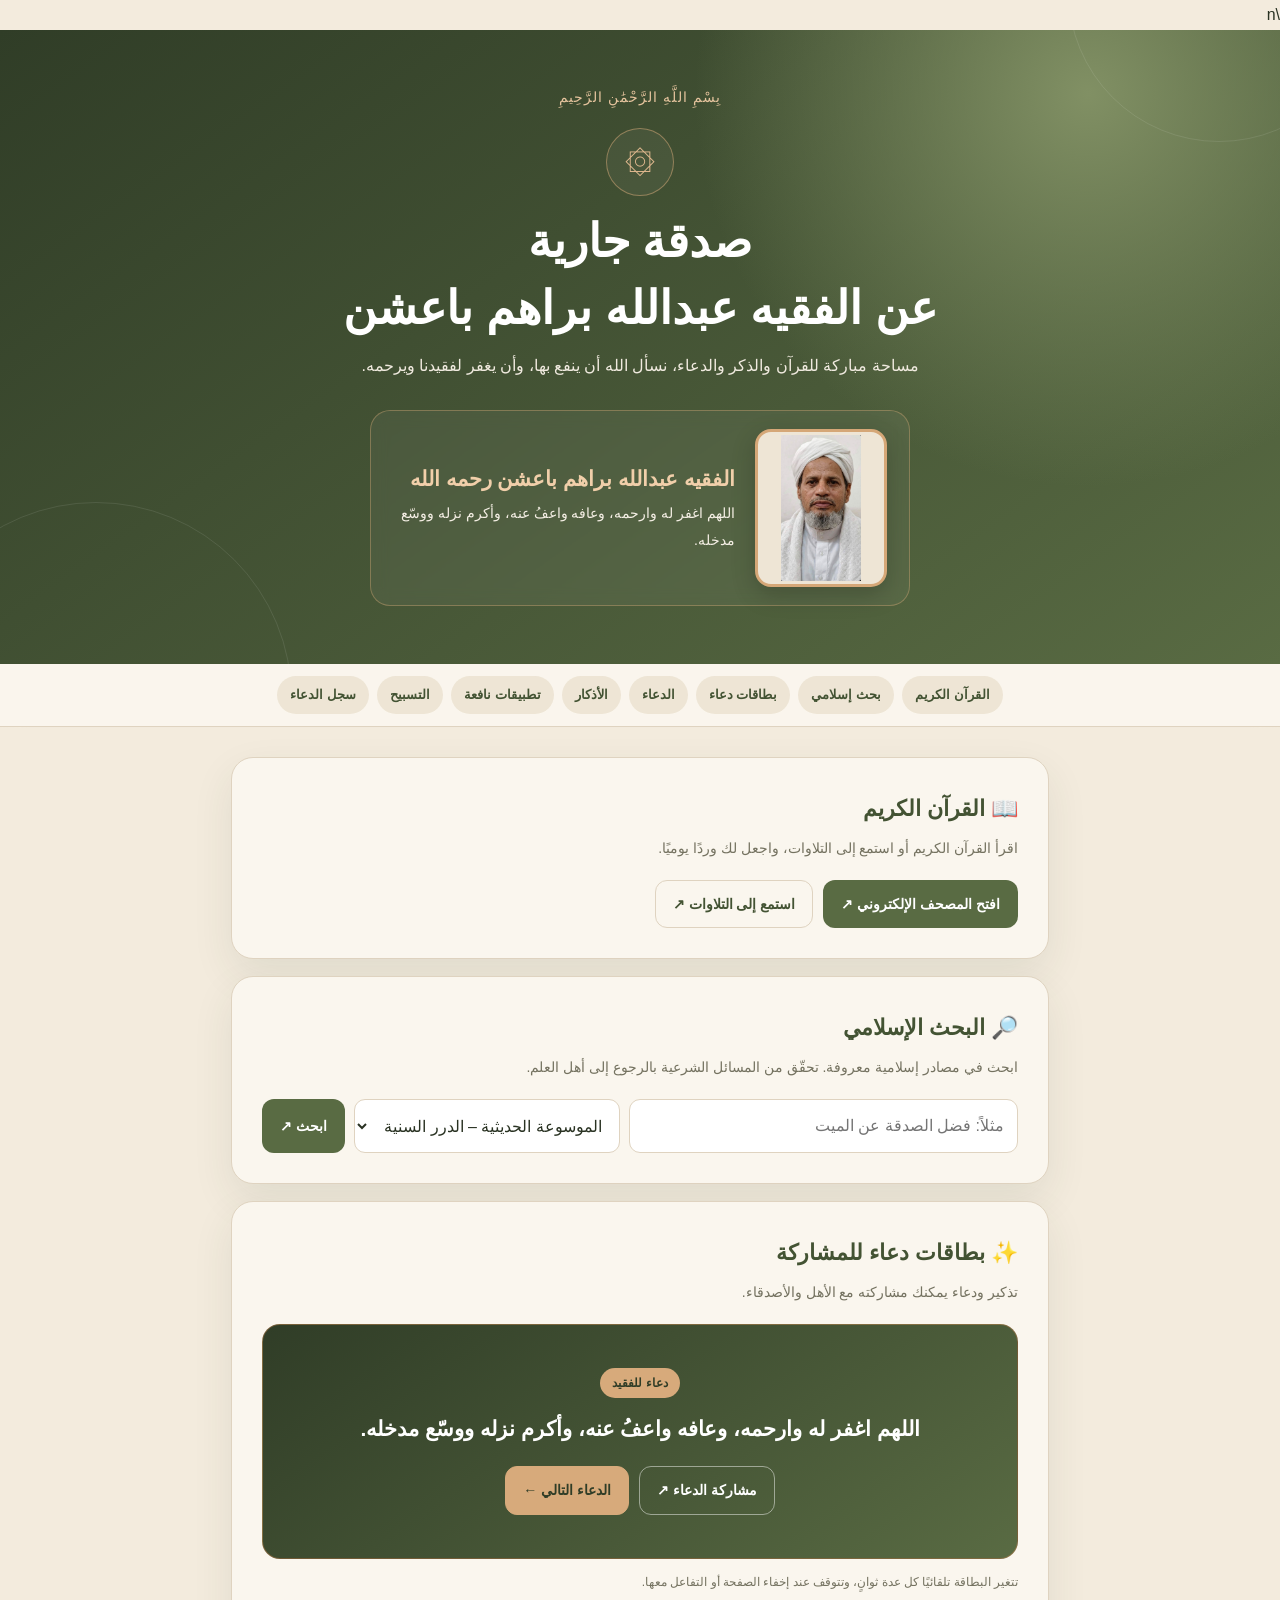
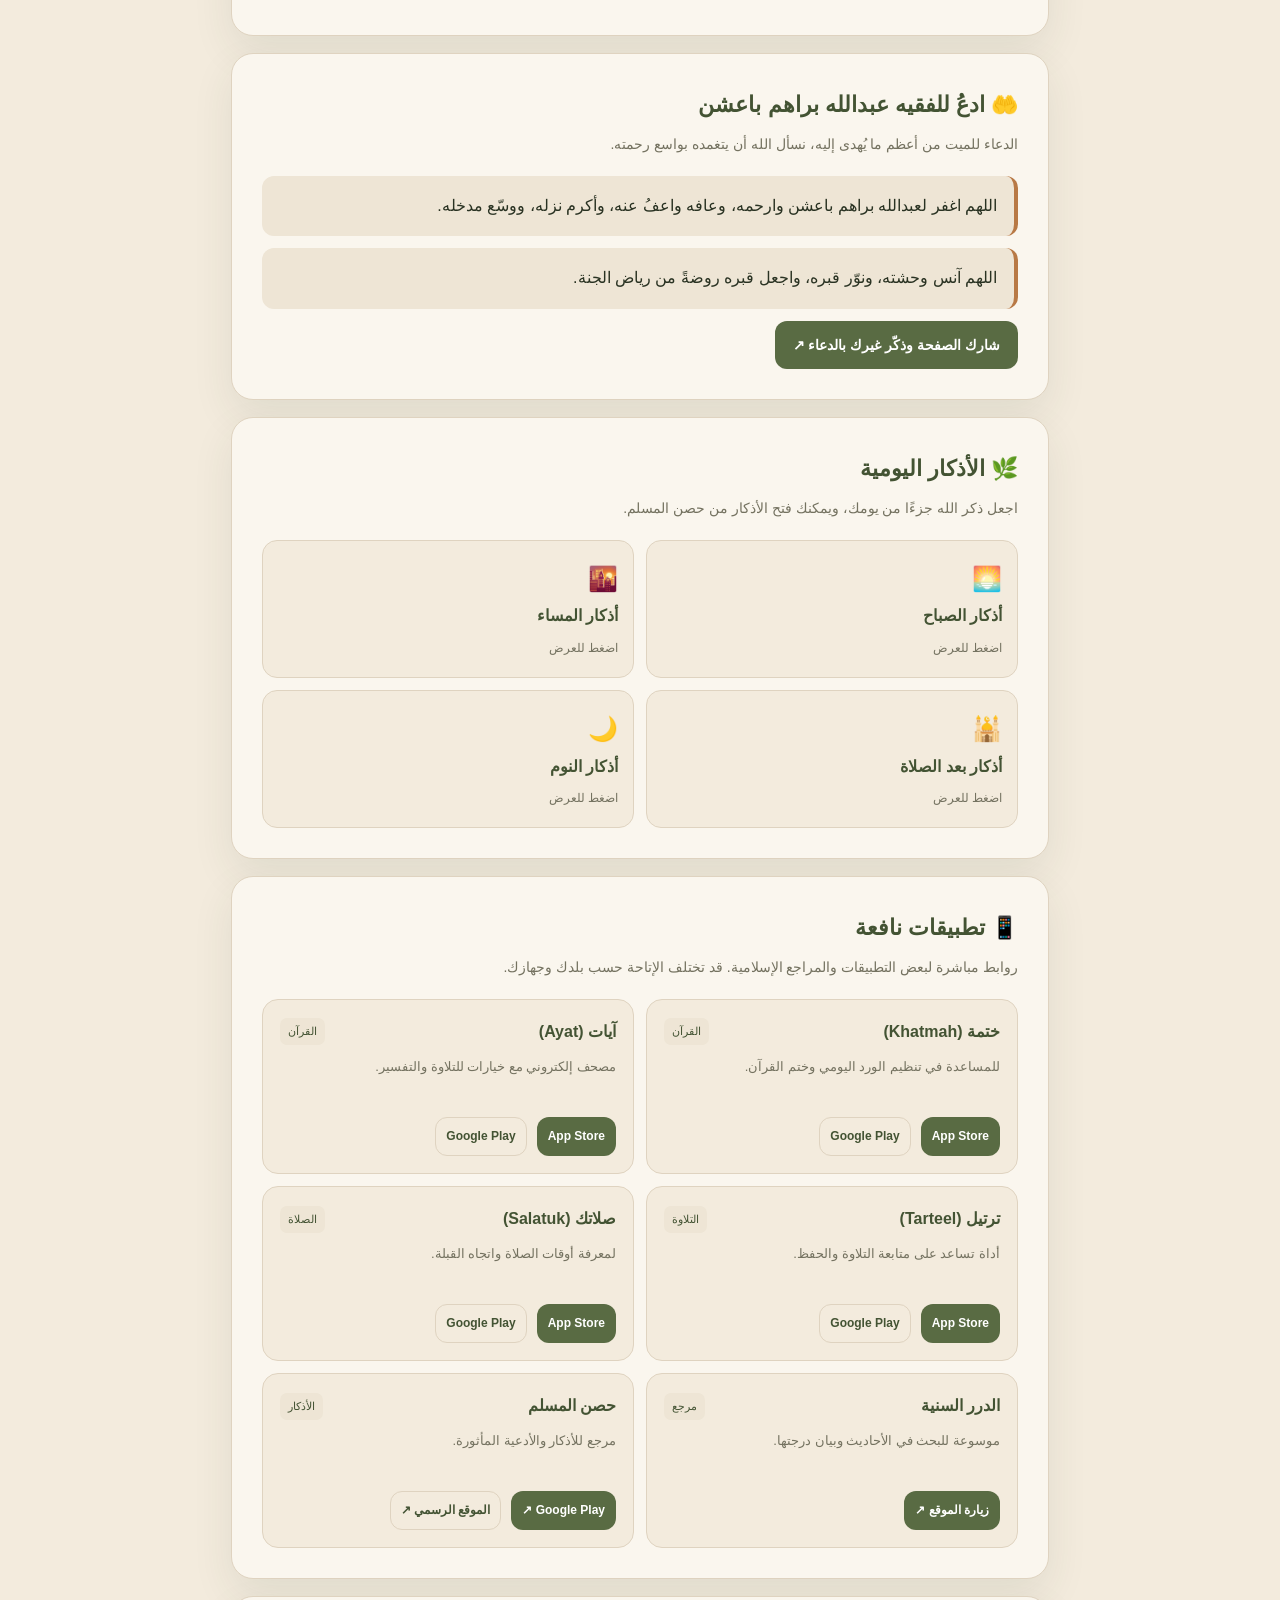
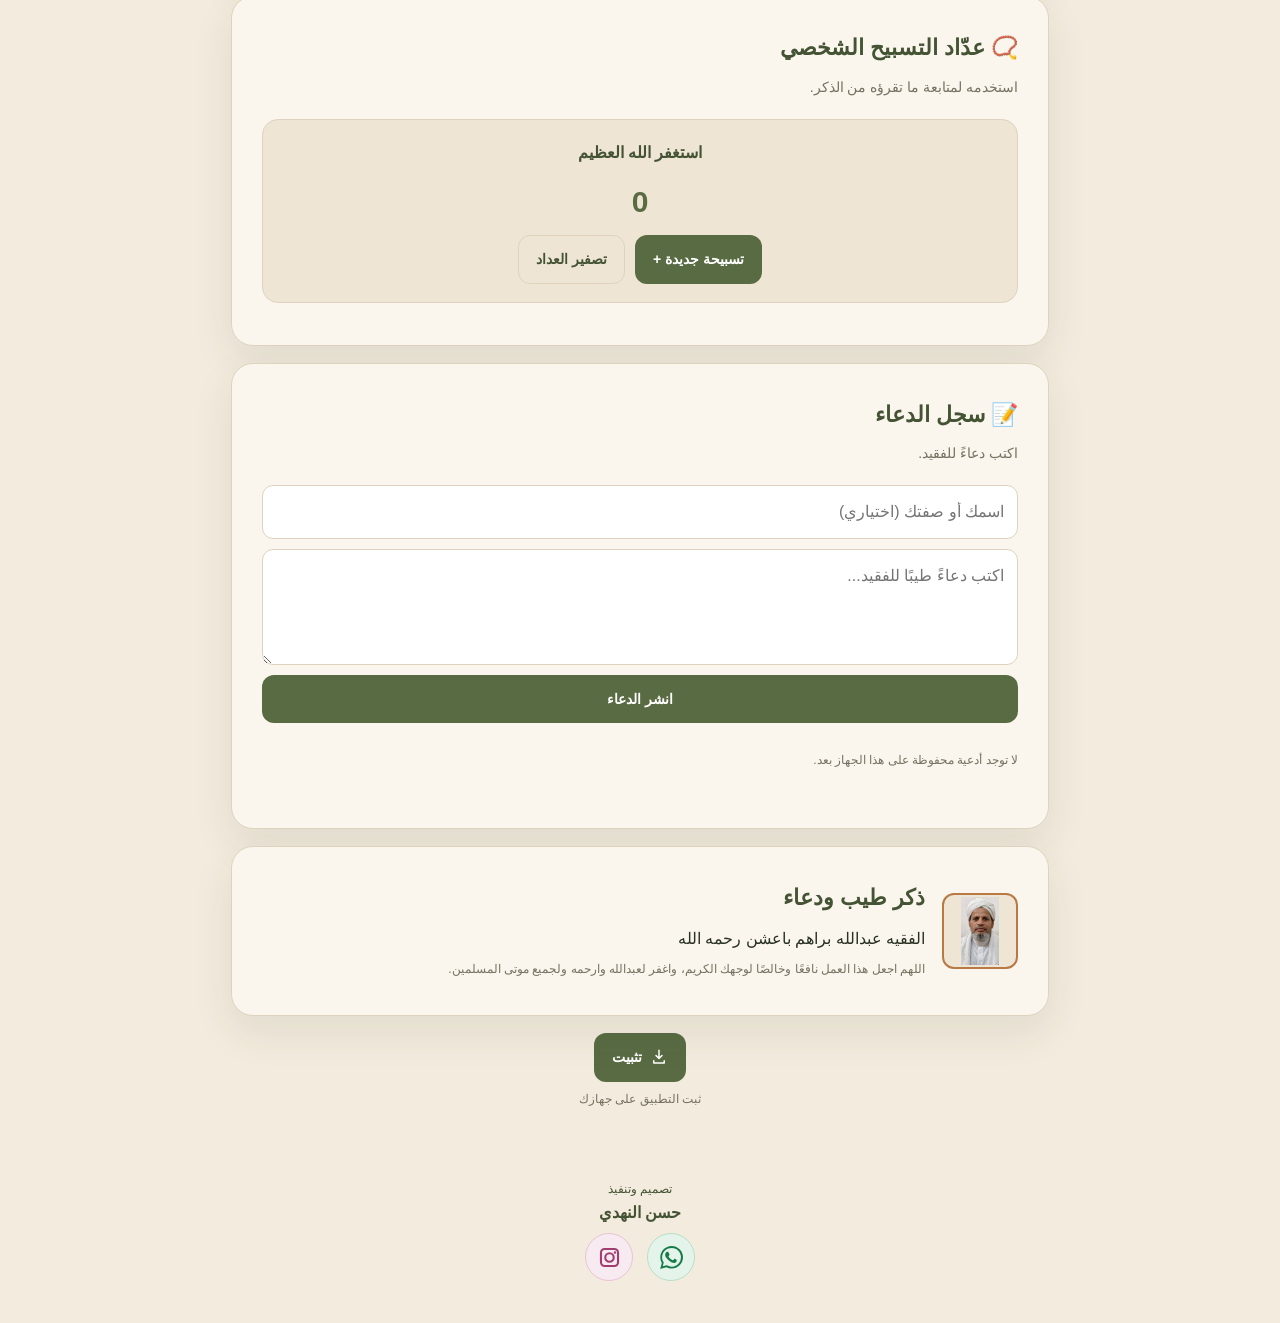
==== commit a21d910b: "Add direct Google Play link for Hisn Al-Muslim" ====
--- a/index.html
+++ b/index.html
@@ -8,7 +8,7 @@
   <meta name="apple-mobile-web-app-capable" content="yes">
   <meta name="apple-mobile-web-app-status-bar-style" content="default">
   <link rel="manifest" href="./manifest.webmanifest">
-  <link rel="apple-touch-icon" href="./Abdullah.jpg">
+  <link rel="icon" type="image/jpeg" href="./Abdullah.jpg?v=3">\n  <link rel="apple-touch-icon" href="./Abdullah.jpg">
   <meta name="description" content="صدقة جارية عن روح الفقيه عبدالله براهم باعشن رحمه الله. قرآن كريم وأذكار ودعاء وروابط نافعة.">
   <meta property="og:type" content="website">
   <meta property="og:title" content="صدقة جارية عن الفقيه عبدالله براهم باعشن رحمه الله">
@@ -108,7 +108,7 @@
       <article class="app-card"><div class="app-header"><strong>ترتيل (Tarteel)</strong><span class="app-badge">التلاوة</span></div><p class="app-desc">أداة تساعد على متابعة التلاوة والحفظ.</p><div class="store-buttons"><a class="btn store-btn" href="https://apps.apple.com/om/app/id1391009396" target="_blank" rel="noopener noreferrer">App Store</a><a class="btn outline store-btn" href="https://play.google.com/store/apps/details?id=com.tarteel.app" target="_blank" rel="noopener noreferrer">Google Play</a></div></article>
       <article class="app-card"><div class="app-header"><strong>صلاتك (Salatuk)</strong><span class="app-badge">الصلاة</span></div><p class="app-desc">لمعرفة أوقات الصلاة واتجاه القبلة.</p><div class="store-buttons"><a class="btn store-btn" href="https://apps.apple.com/ae/app/id686077611" target="_blank" rel="noopener noreferrer">App Store</a><a class="btn outline store-btn" href="https://play.google.com/store/apps/details?id=com.masarat.salati" target="_blank" rel="noopener noreferrer">Google Play</a></div></article>
       <article class="app-card"><div class="app-header"><strong>الدرر السنية</strong><span class="app-badge">مرجع</span></div><p class="app-desc">موسوعة للبحث في الأحاديث وبيان درجتها.</p><div class="store-buttons"><a class="btn store-btn" href="https://dorar.net/" target="_blank" rel="noopener noreferrer">زيارة الموقع ↗</a></div></article>
-      <article class="app-card"><div class="app-header"><strong>حصن المسلم</strong><span class="app-badge">الأذكار</span></div><p class="app-desc">مرجع للأذكار والأدعية المأثورة.</p><div class="store-buttons"><a class="btn store-btn" href="https://hisnmuslim.com/" target="_blank" rel="noopener noreferrer">زيارة الموقع ↗</a></div></article>
+      <article class="app-card"><div class="app-header"><strong>حصن المسلم</strong><span class="app-badge">الأذكار</span></div><p class="app-desc">مرجع للأذكار والأدعية المأثورة.</p><div class="store-buttons"><a class="btn store-btn" href="https://play.google.com/store/apps/details?id=com.arabiait.hisnmuslim" target="_blank" rel="noopener noreferrer">Google Play ↗</a><a class="btn outline store-btn" href="https://hisnmuslim.com/" target="_blank" rel="noopener noreferrer">الموقع الرسمي ↗</a></div></article>
     </div>
   </section>
 
--- a/style.css
+++ b/style.css
@@ -95,3 +95,15 @@
 
 .final-section{text-align:center}.final-section h2{justify-content:center}.final-section .intro{margin:8px auto 14px}.final-section .install-btn{margin:8px auto 4px}.final-section #install-help{max-width:520px;margin:6px auto 0;line-height:1.8}
 .footer-credit{margin:10px auto 6px}.footer-social{gap:14px;margin:8px auto 0}.social-link{width:48px;height:48px;min-width:48px;padding:11px;border-radius:50%}.social-link svg{display:block;width:23px;height:23px}
+
+
+/* بطاقة الذكر والدعاء وزر تثبيت التطبيق أسفلها */
+.final-section{text-align:right}
+.final-section .profile{align-items:center;gap:17px}
+.final-section .profile h2{justify-content:flex-start;margin:0 0 5px}
+.final-section .profile p{margin:4px 0}
+.install-area{display:flex;flex-direction:column;align-items:center;gap:3px;margin:12px auto 24px;text-align:center}
+.install-area .install-btn{margin:0;gap:8px}
+.install-area .install-btn svg{width:18px;height:18px;display:block}
+.install-area #install-help{margin:3px 0 0}
+@media(max-width:600px){.final-section .profile{align-items:flex-start}.final-section .avatar{width:76px;height:76px;flex-basis:76px}}
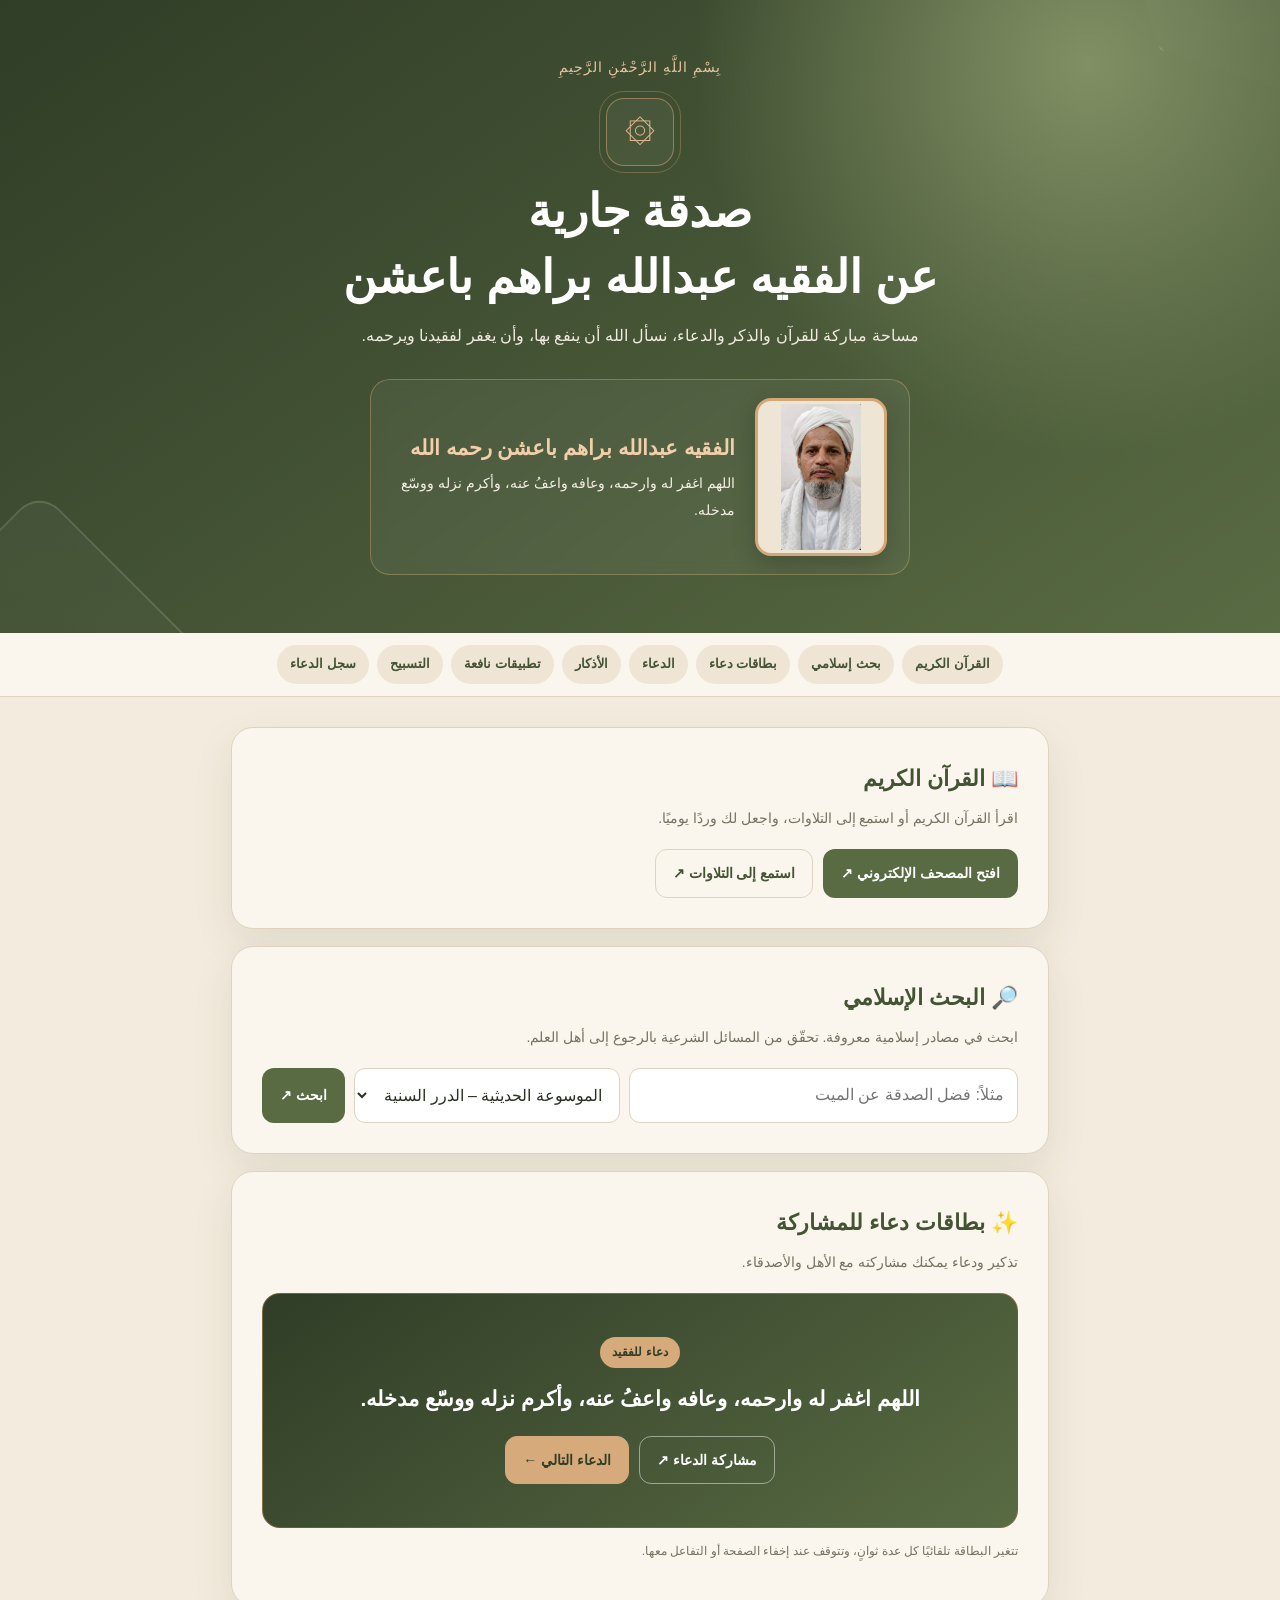
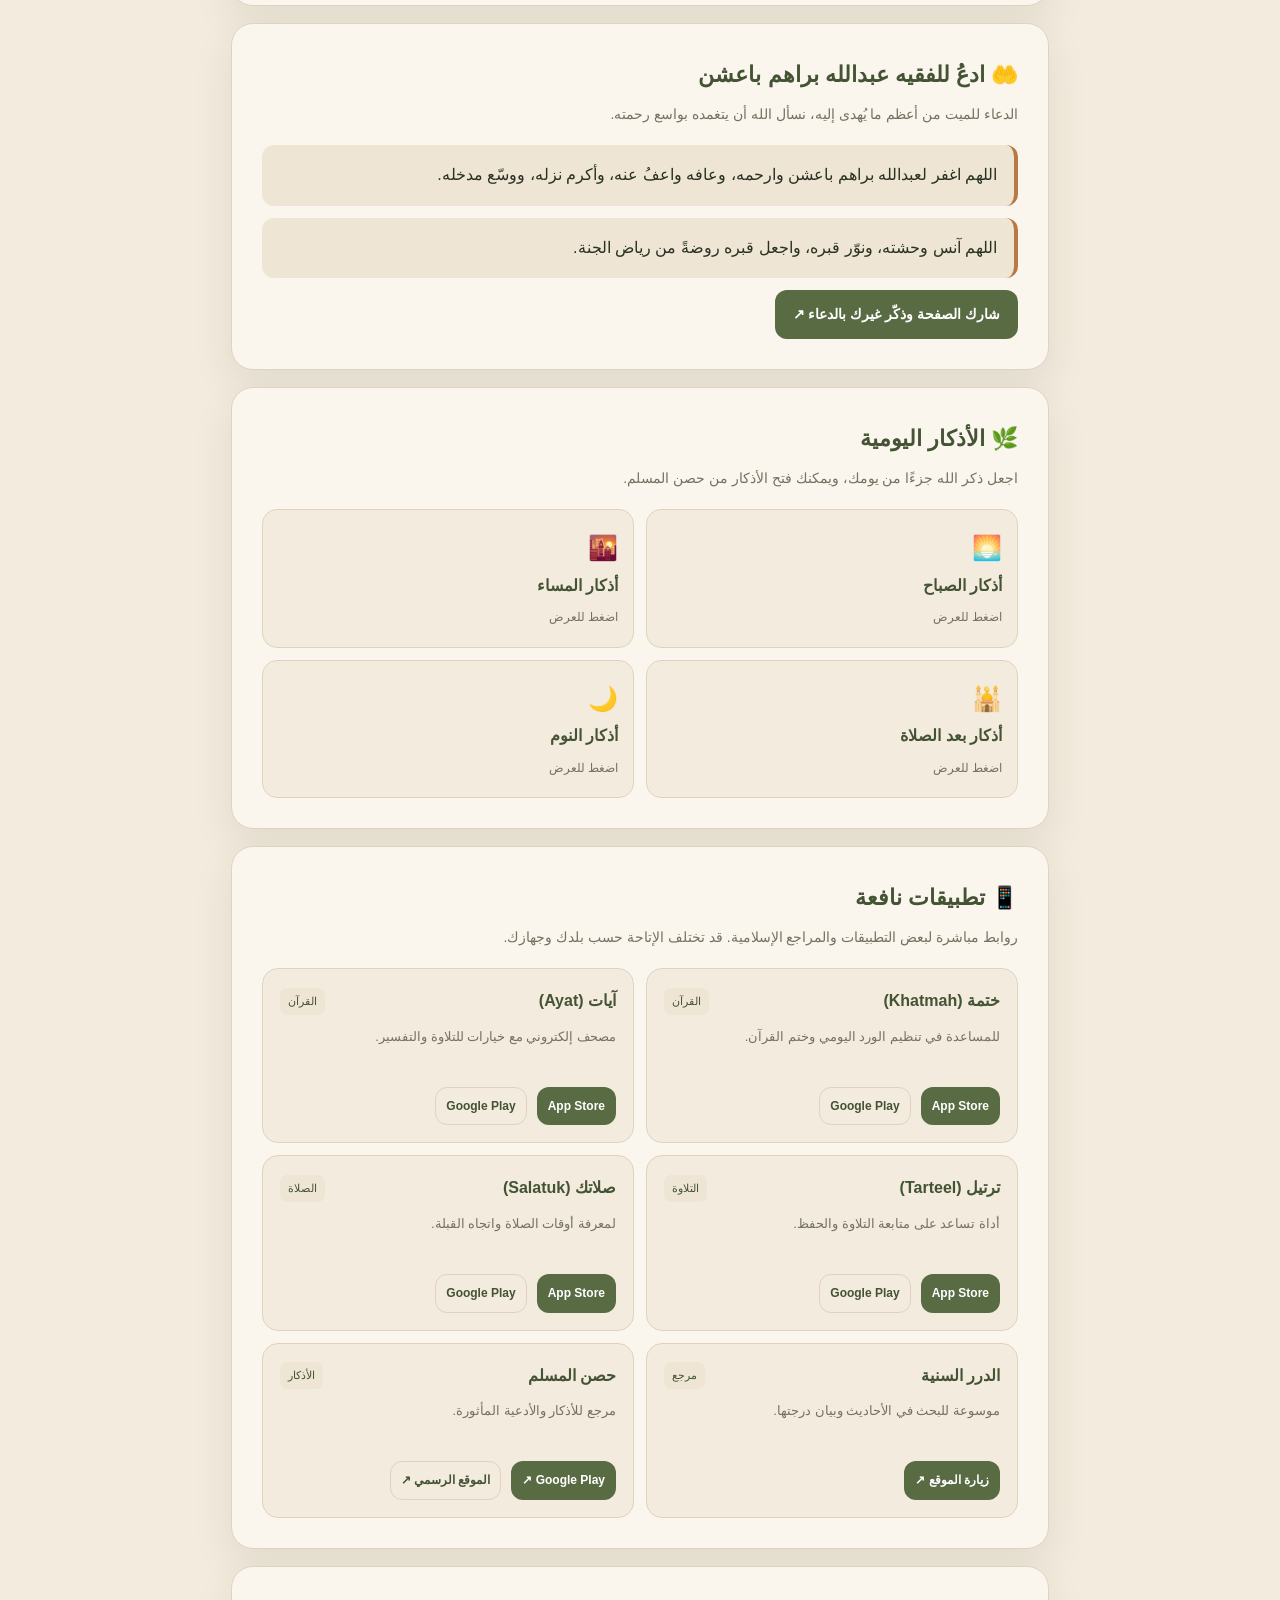
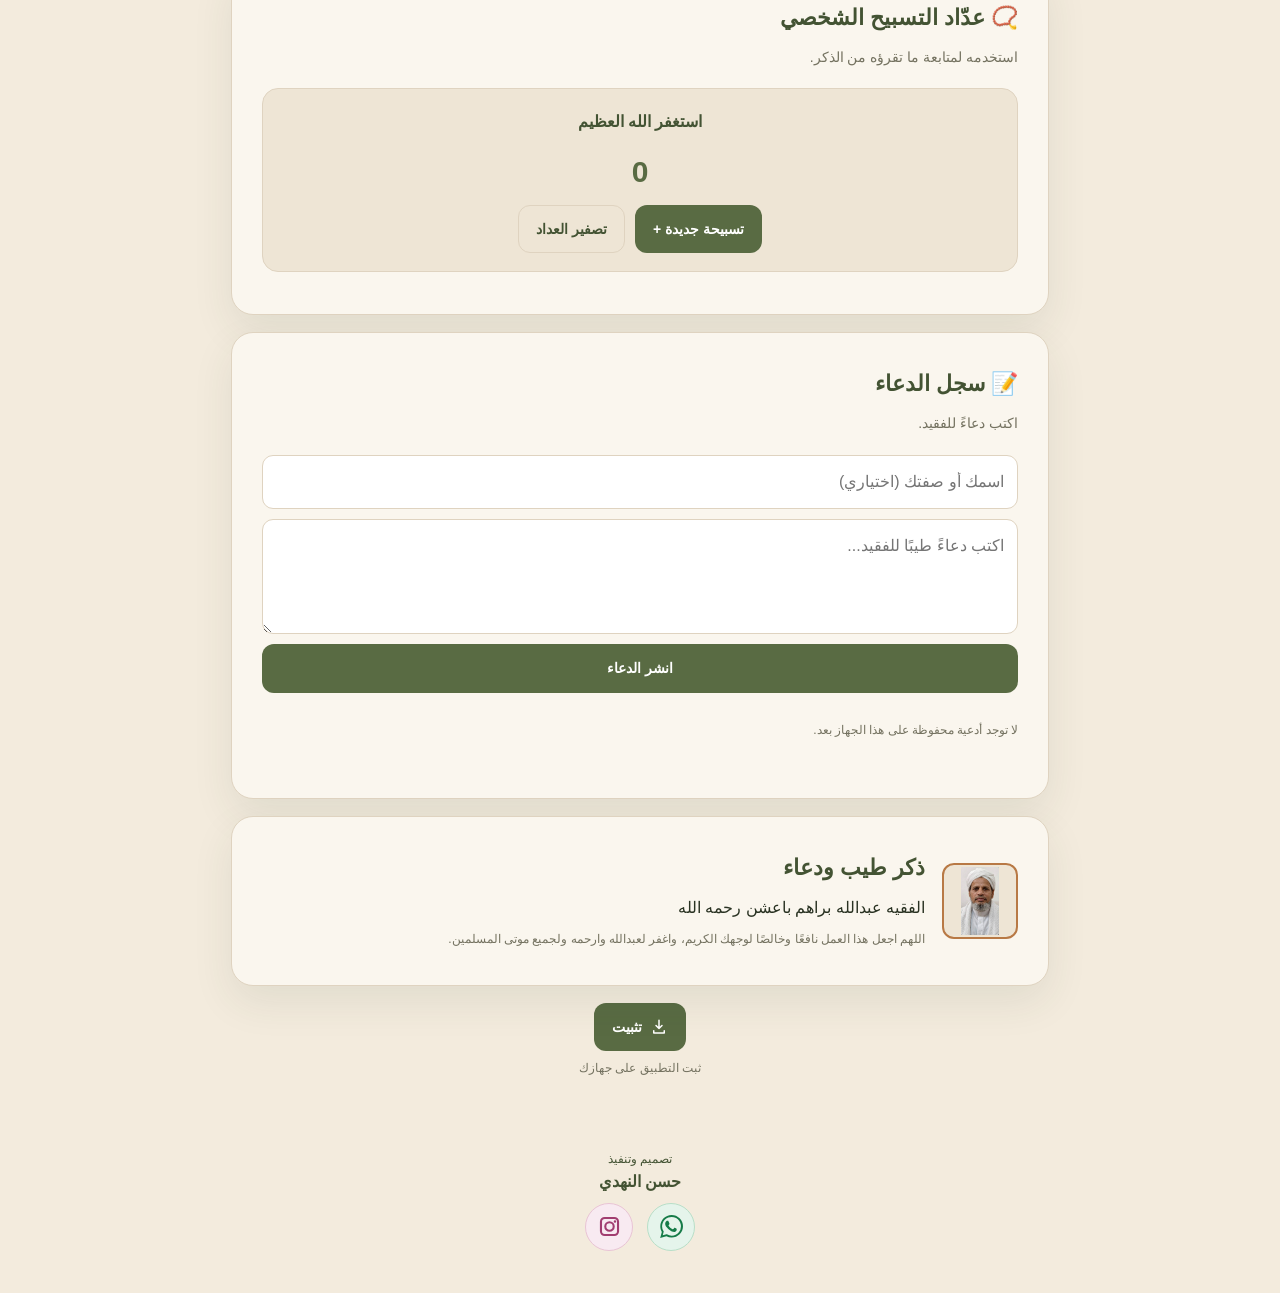
==== commit 2d123cf5: "Correct line break in icon metadata" ====
--- a/index.html
+++ b/index.html
@@ -8,7 +8,8 @@
   <meta name="apple-mobile-web-app-capable" content="yes">
   <meta name="apple-mobile-web-app-status-bar-style" content="default">
   <link rel="manifest" href="./manifest.webmanifest">
-  <link rel="icon" type="image/jpeg" href="./Abdullah.jpg?v=3">\n  <link rel="apple-touch-icon" href="./Abdullah.jpg">
+  <link rel="icon" type="image/jpeg" href="./Abdullah.jpg?v=3">
+  <link rel="apple-touch-icon" href="./Abdullah.jpg">
   <meta name="description" content="صدقة جارية عن روح الفقيه عبدالله براهم باعشن رحمه الله. قرآن كريم وأذكار ودعاء وروابط نافعة.">
   <meta property="og:type" content="website">
   <meta property="og:title" content="صدقة جارية عن الفقيه عبدالله براهم باعشن رحمه الله">
--- a/style.css
+++ b/style.css
@@ -107,3 +107,26 @@
 .install-area .install-btn svg{width:18px;height:18px;display:block}
 .install-area #install-help{margin:3px 0 0}
 @media(max-width:600px){.final-section .profile{align-items:flex-start}.final-section .avatar{width:76px;height:76px;flex-basis:76px}}
+
+
+/* زخارف هندسية جديدة في مقدمة الموقع */
+.hero:before,.hero:after{
+  border-radius:0;
+  transform:rotate(45deg);
+  background:linear-gradient(135deg,#ffffff0a,#ffffff00);
+}
+.hero:before{
+  width:230px;height:230px;top:-150px;right:-80px;
+  border:2px solid #d5a77755;
+  clip-path:polygon(50% 0,100% 25%,100% 75%,50% 100%,0 75%,0 25%);
+}
+.hero:after{
+  width:285px;height:285px;bottom:-205px;left:-105px;
+  border:2px solid #ffffff24;
+  border-radius:28px;
+}
+.emblem{
+  border-radius:18px;
+  outline:1px solid #d5a77755;
+  outline-offset:6px;
+}
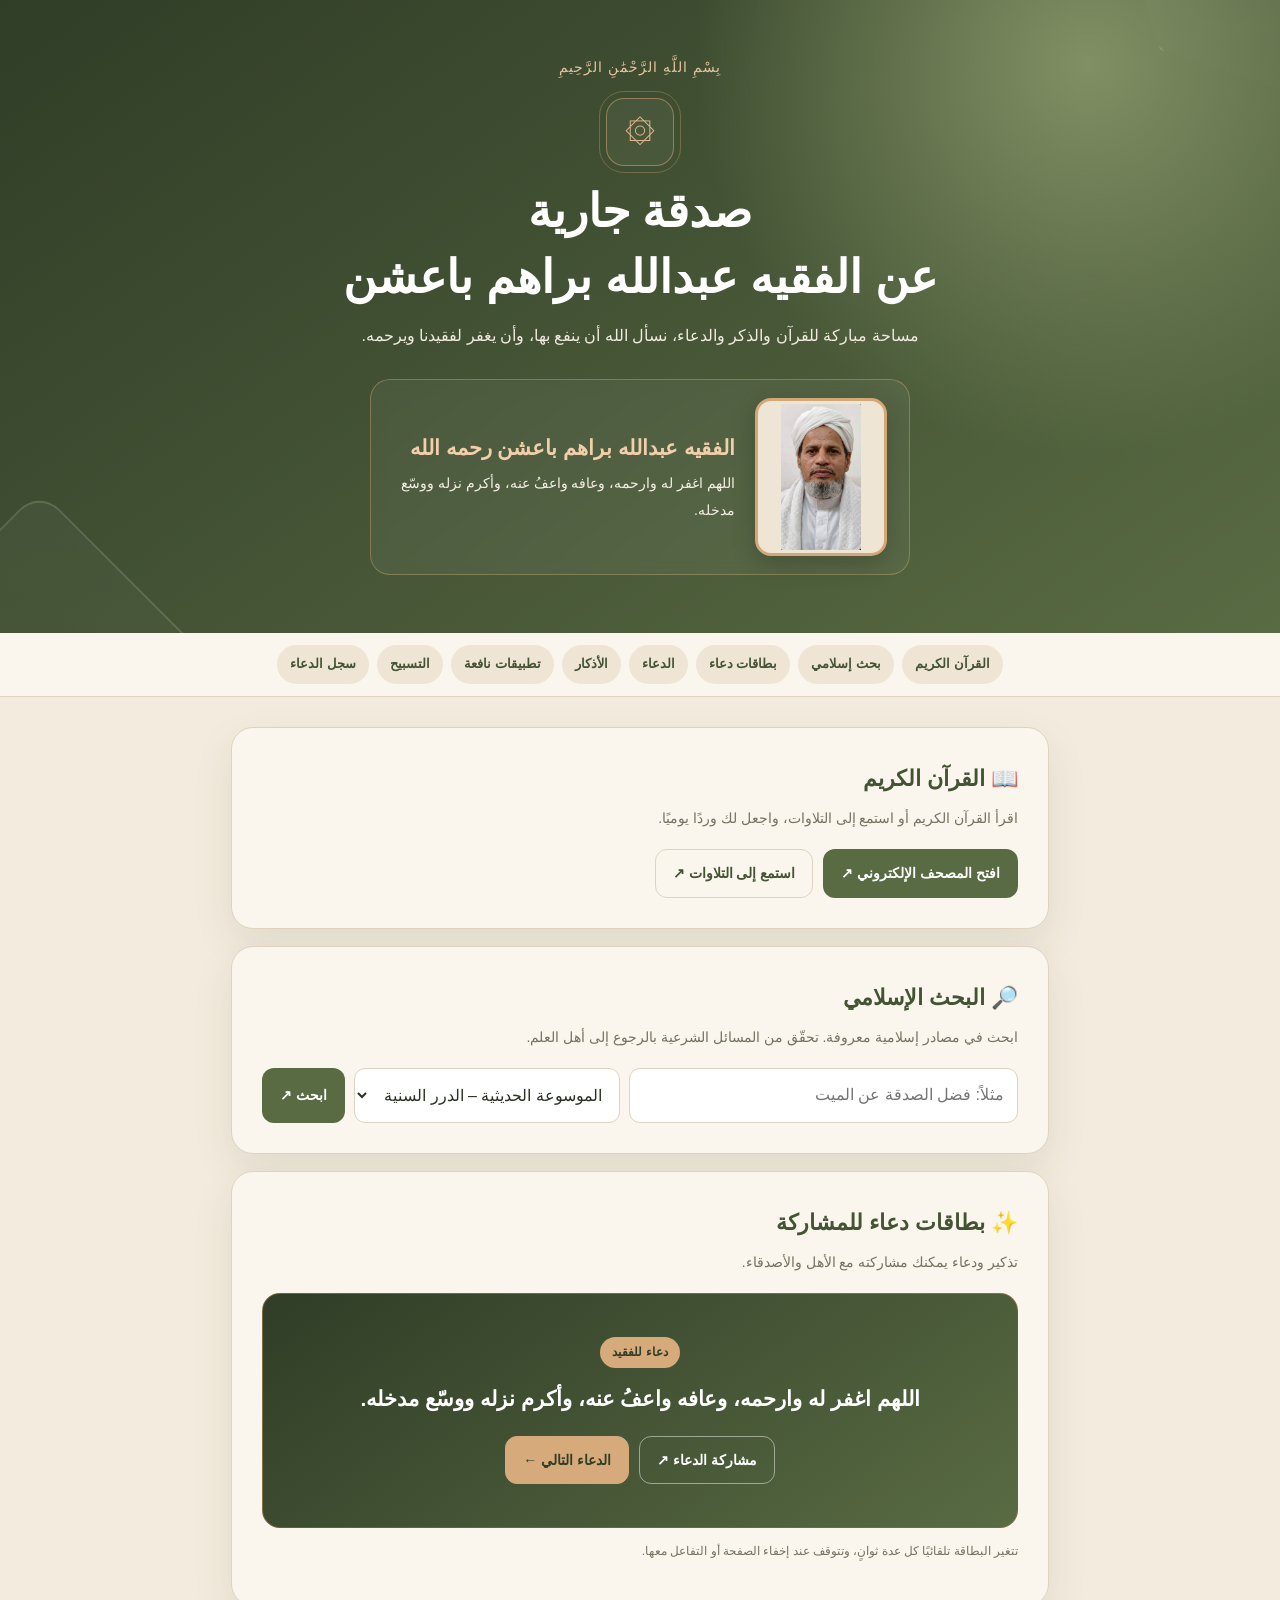
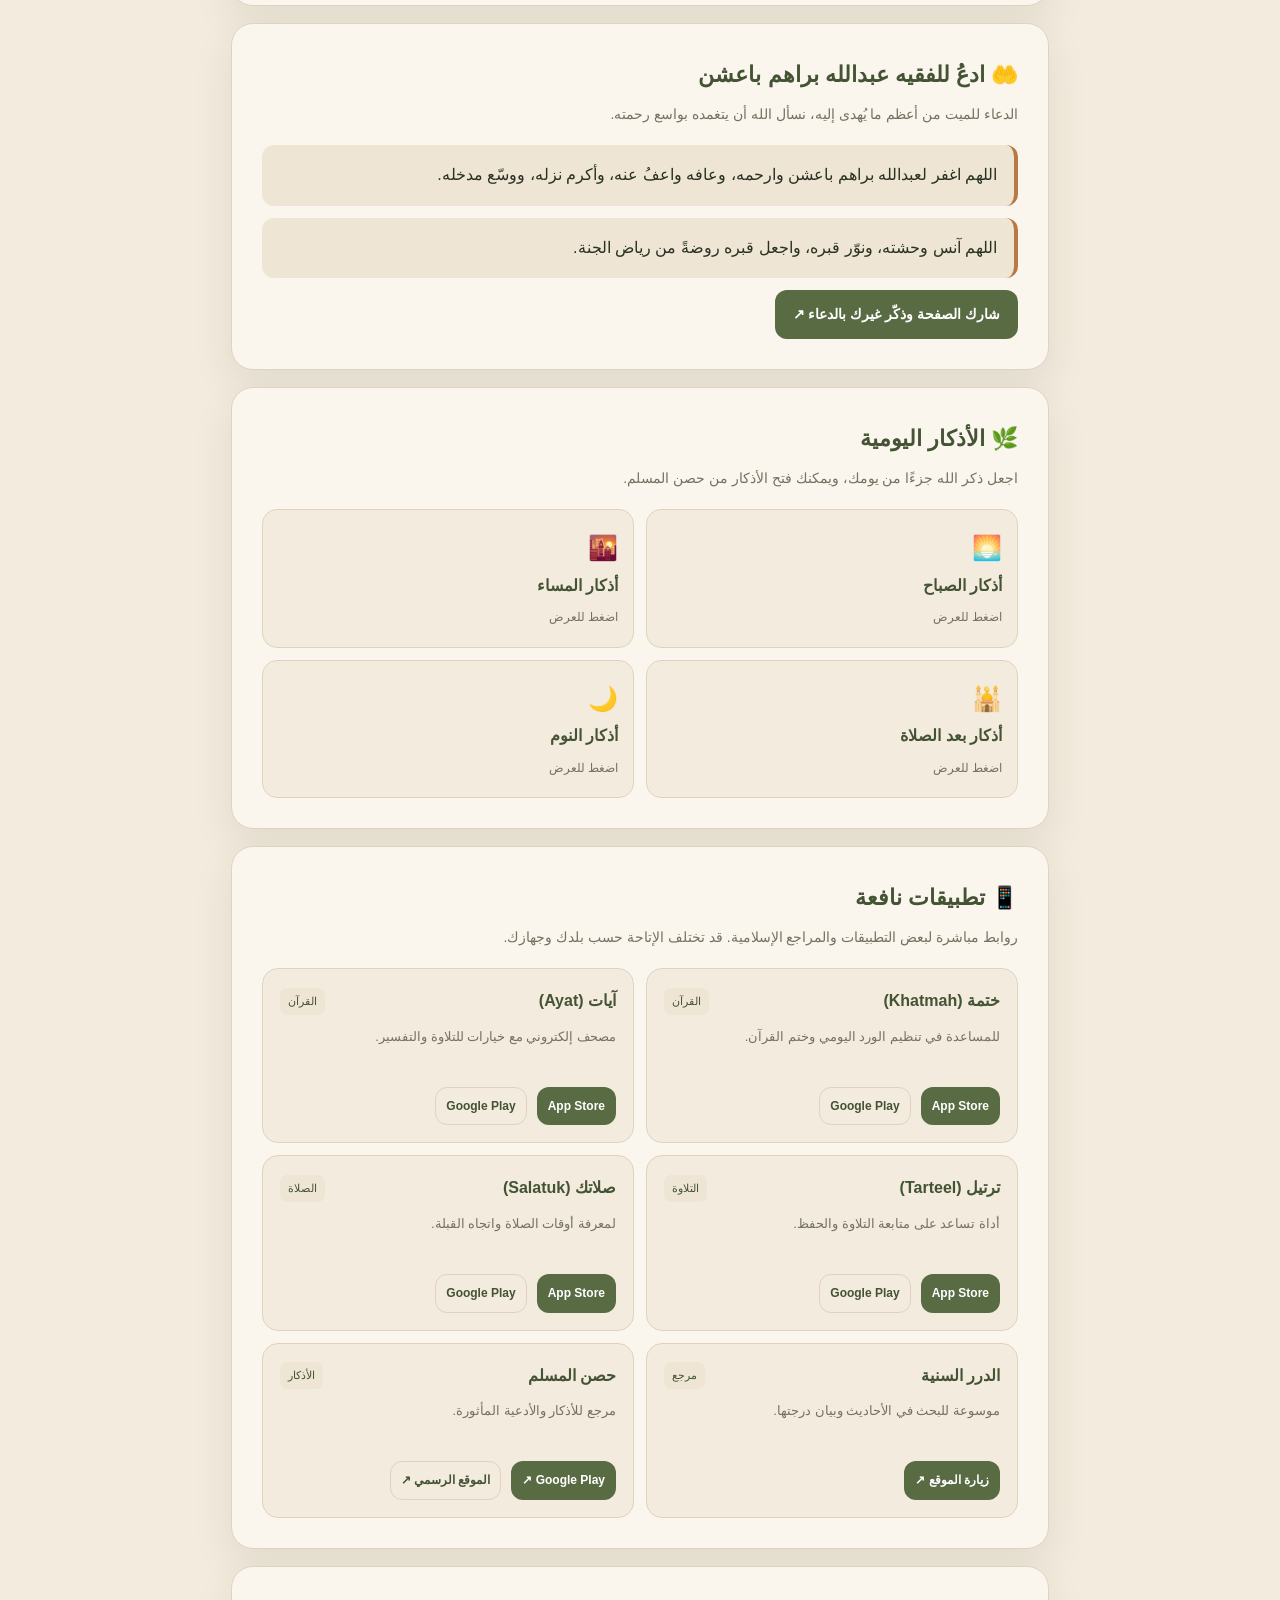
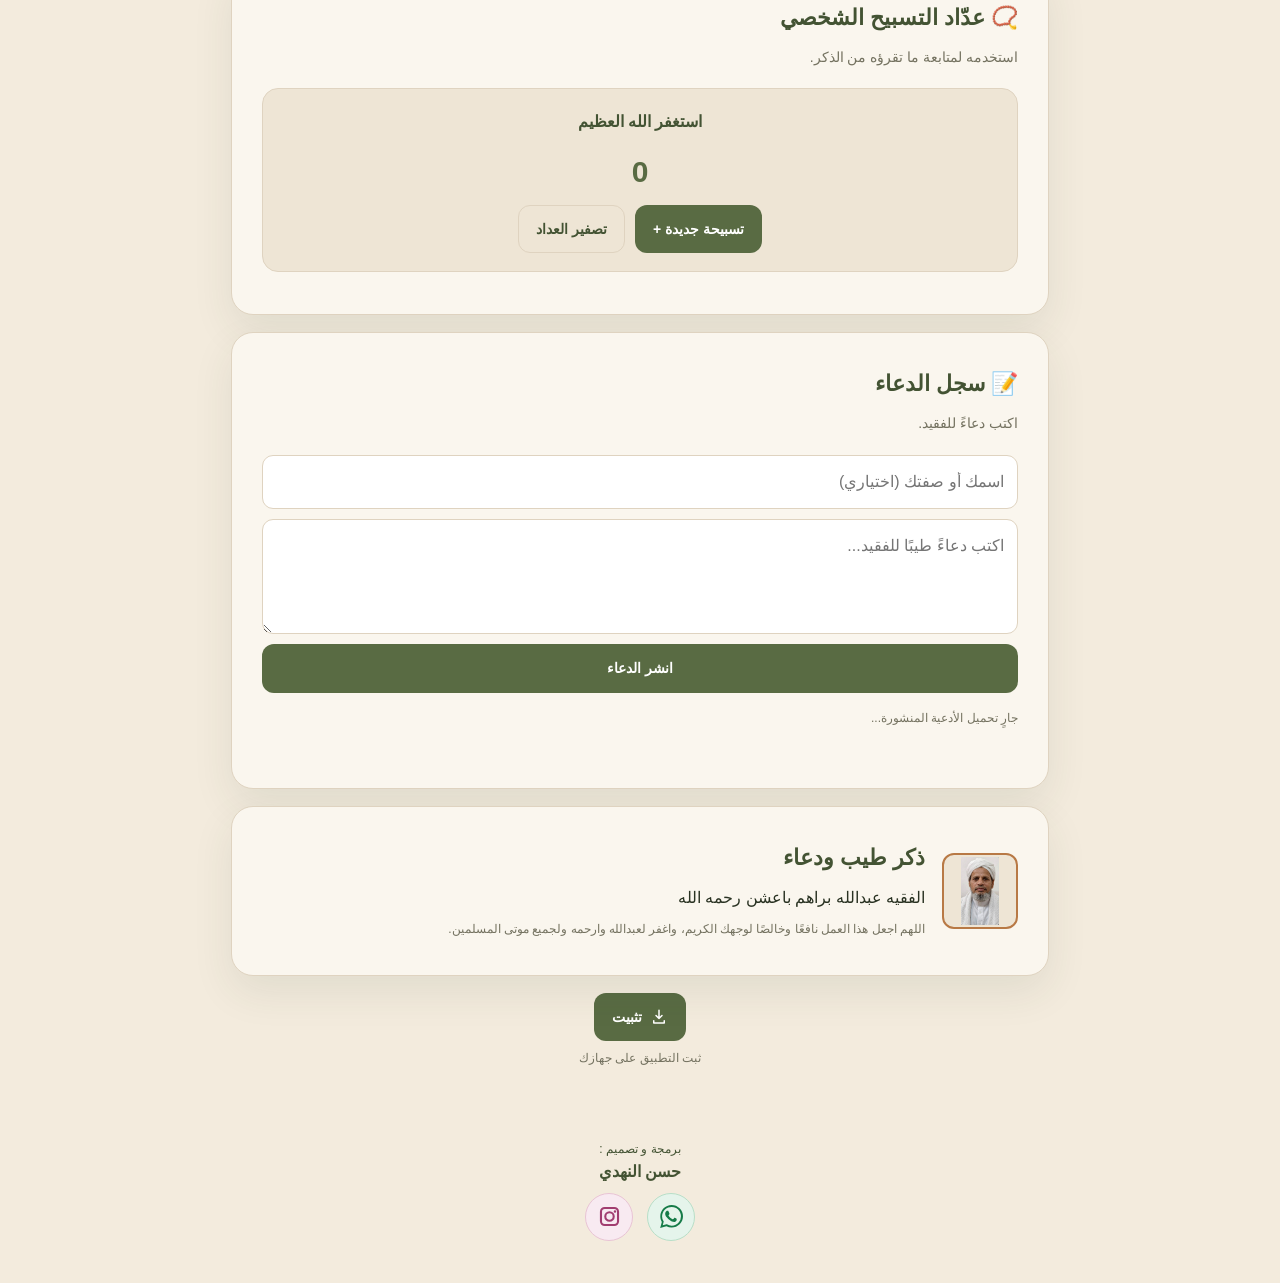
==== commit 47aa9b9a: "Update index.html" ====
--- a/index.html
+++ b/index.html
@@ -158,15 +158,15 @@
 </main>
 
 <footer>
-  <div class="footer-credit"><p>تصميم وتنفيذ<br><strong>حسن النهدي</strong></p></div>
+  <div class="footer-credit"><p>برمجة و تصميم :<br><strong>حسن النهدي</strong></p></div>
   <div class="footer-social" aria-label="حسابات التواصل">
-    <a class="social-link whatsapp" href="https://wa.me/" target="_blank" rel="noopener noreferrer" aria-label="واتساب">
+    <a class="social-link whatsapp" href="https://wa.me/+967776425406" target="_blank" rel="noopener noreferrer" aria-label="واتساب">
       <svg viewBox="0 0 24 24" aria-hidden="true"><path fill="currentColor" d="M20.5 3.5A11.8 11.8 0 0 0 12.1 0C5.6 0 .3 5.3.3 11.8c0 2.1.6 4.1 1.6 5.9L.2 24l6.5-1.7a11.8 11.8 0 0 0 5.4 1.3h.1c6.5 0 11.8-5.3 11.8-11.8 0-3.1-1.2-6-3.5-8.3ZM12.2 21.6a9.8 9.8 0 0 1-5-1.4l-.4-.2-3.9 1 1-3.8-.3-.4a9.8 9.8 0 1 1 8.6 4.8Zm5.4-7.3c-.3-.2-1.8-.9-2.1-1s-.5-.2-.7.2-.8 1-1 1.2-.4.2-.7.1a8 8 0 0 1-2.4-1.5 9 9 0 0 1-1.7-2.1c-.2-.3 0-.5.1-.7l.5-.6.2-.5c.1-.2 0-.4 0-.6s-.7-1.7-1-2.3c-.2-.6-.5-.5-.7-.5h-.6c-.2 0-.6.1-.9.4s-1.2 1.2-1.2 2.8 1.2 3.2 1.4 3.4a13 13 0 0 0 5 4.4c.7.3 1.2.5 1.6.6.7.2 1.3.2 1.8.1.6-.1 1.8-.7 2-1.4.3-.7.3-1.3.2-1.4-.1-.2-.3-.3-.6-.5Z"/></svg>
     </a>
-    <a class="social-link instagram" href="https://instagram.com/" target="_blank" rel="noopener noreferrer" aria-label="إنستغرام">
+    <a class="social-link instagram" href="https://www.instagram.com/3ioio_?dmpr=MWthOWRxYnh0aGx2NA==" target="_blank" rel="noopener noreferrer" aria-label="إنستغرام">
       <svg viewBox="0 0 24 24" aria-hidden="true"><path fill="currentColor" d="M7 2h10a5 5 0 0 1 5 5v10a5 5 0 0 1-5 5H7a5 5 0 0 1-5-5V7a5 5 0 0 1 5-5Zm0 2.2A2.8 2.8 0 0 0 4.2 7v10A2.8 2.8 0 0 0 7 19.8h10a2.8 2.8 0 0 0 2.8-2.8V7A2.8 2.8 0 0 0 17 4.2H7Zm5 2.3a5.5 5.5 0 1 1 0 11 5.5 5.5 0 0 1 0-11Zm0 2.2a3.3 3.3 0 1 0 0 6.6 3.3 3.3 0 0 0 0-6.6Zm5.7-3.3a1.3 1.3 0 1 1 0 2.6 1.3 1.3 0 0 1 0-2.6Z"/></svg>
     </a>
   </div>
 </footer>
 </body>
-</html>+</html>
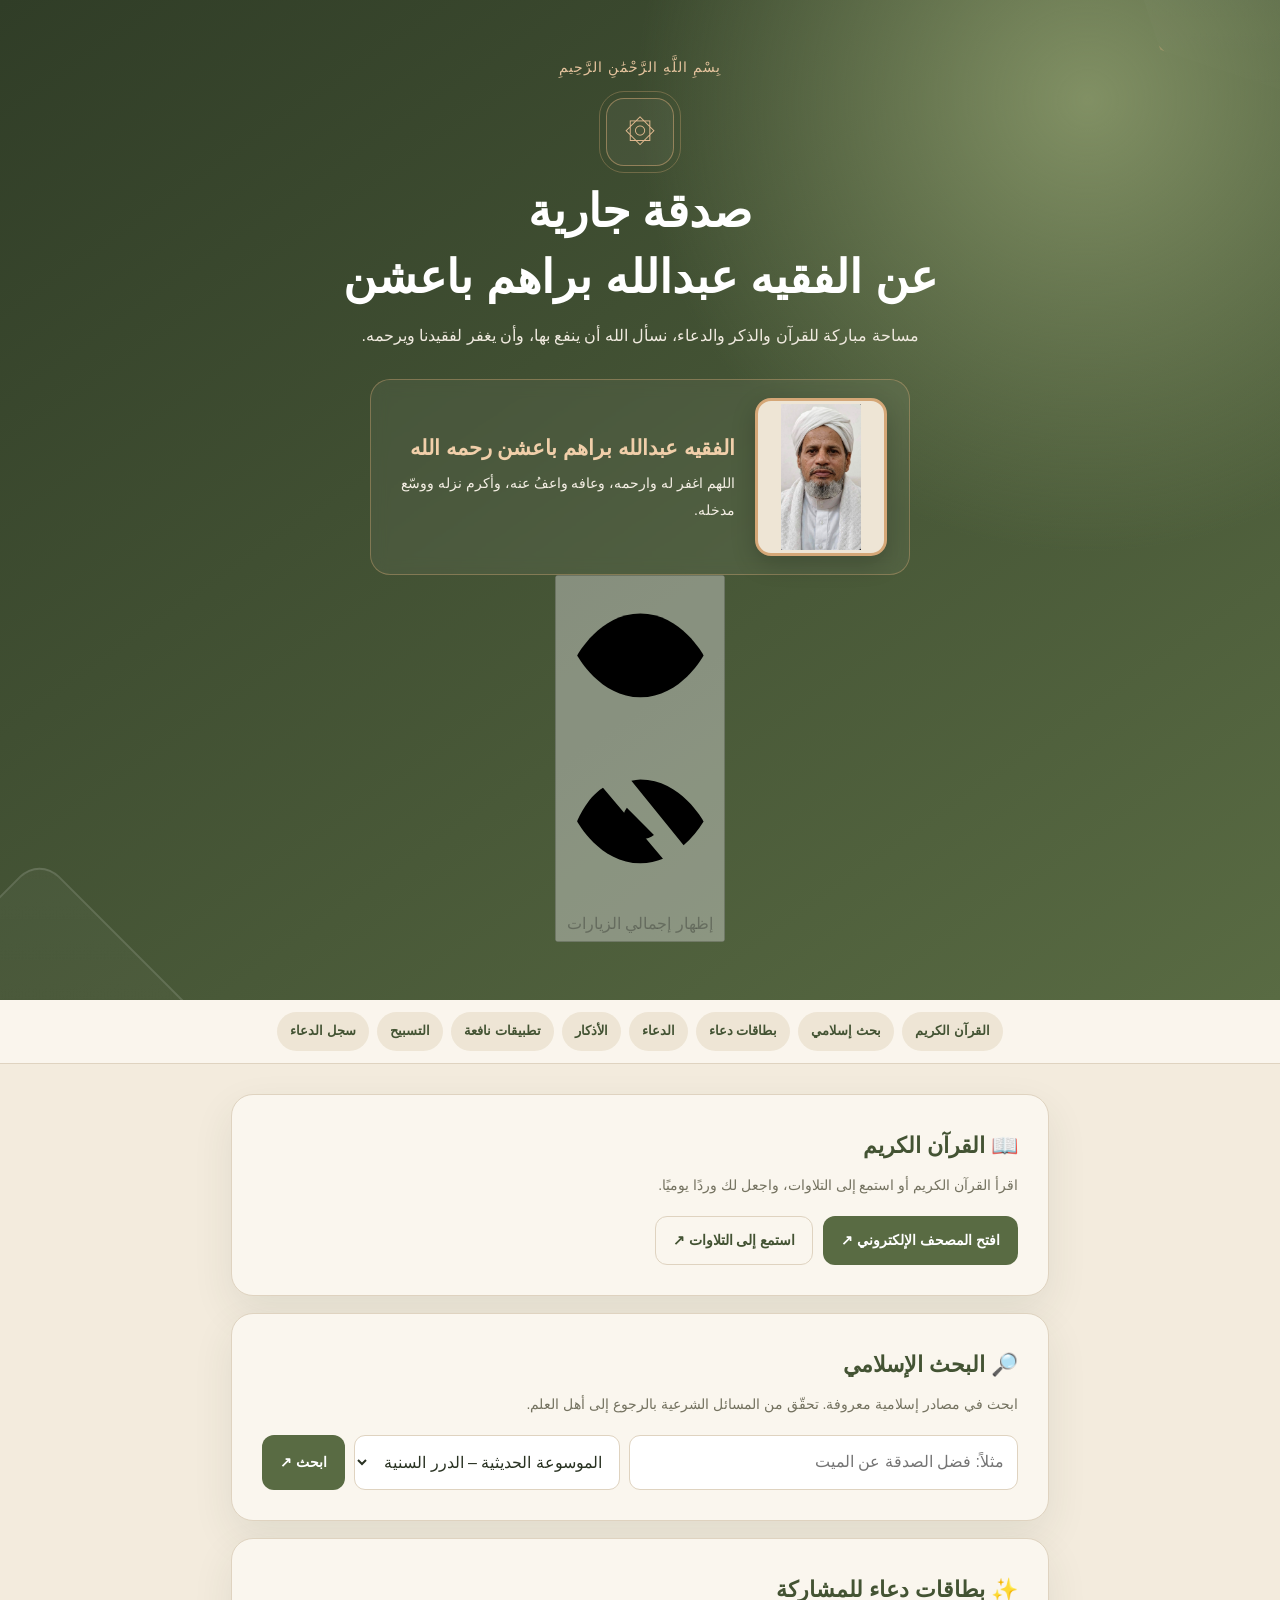
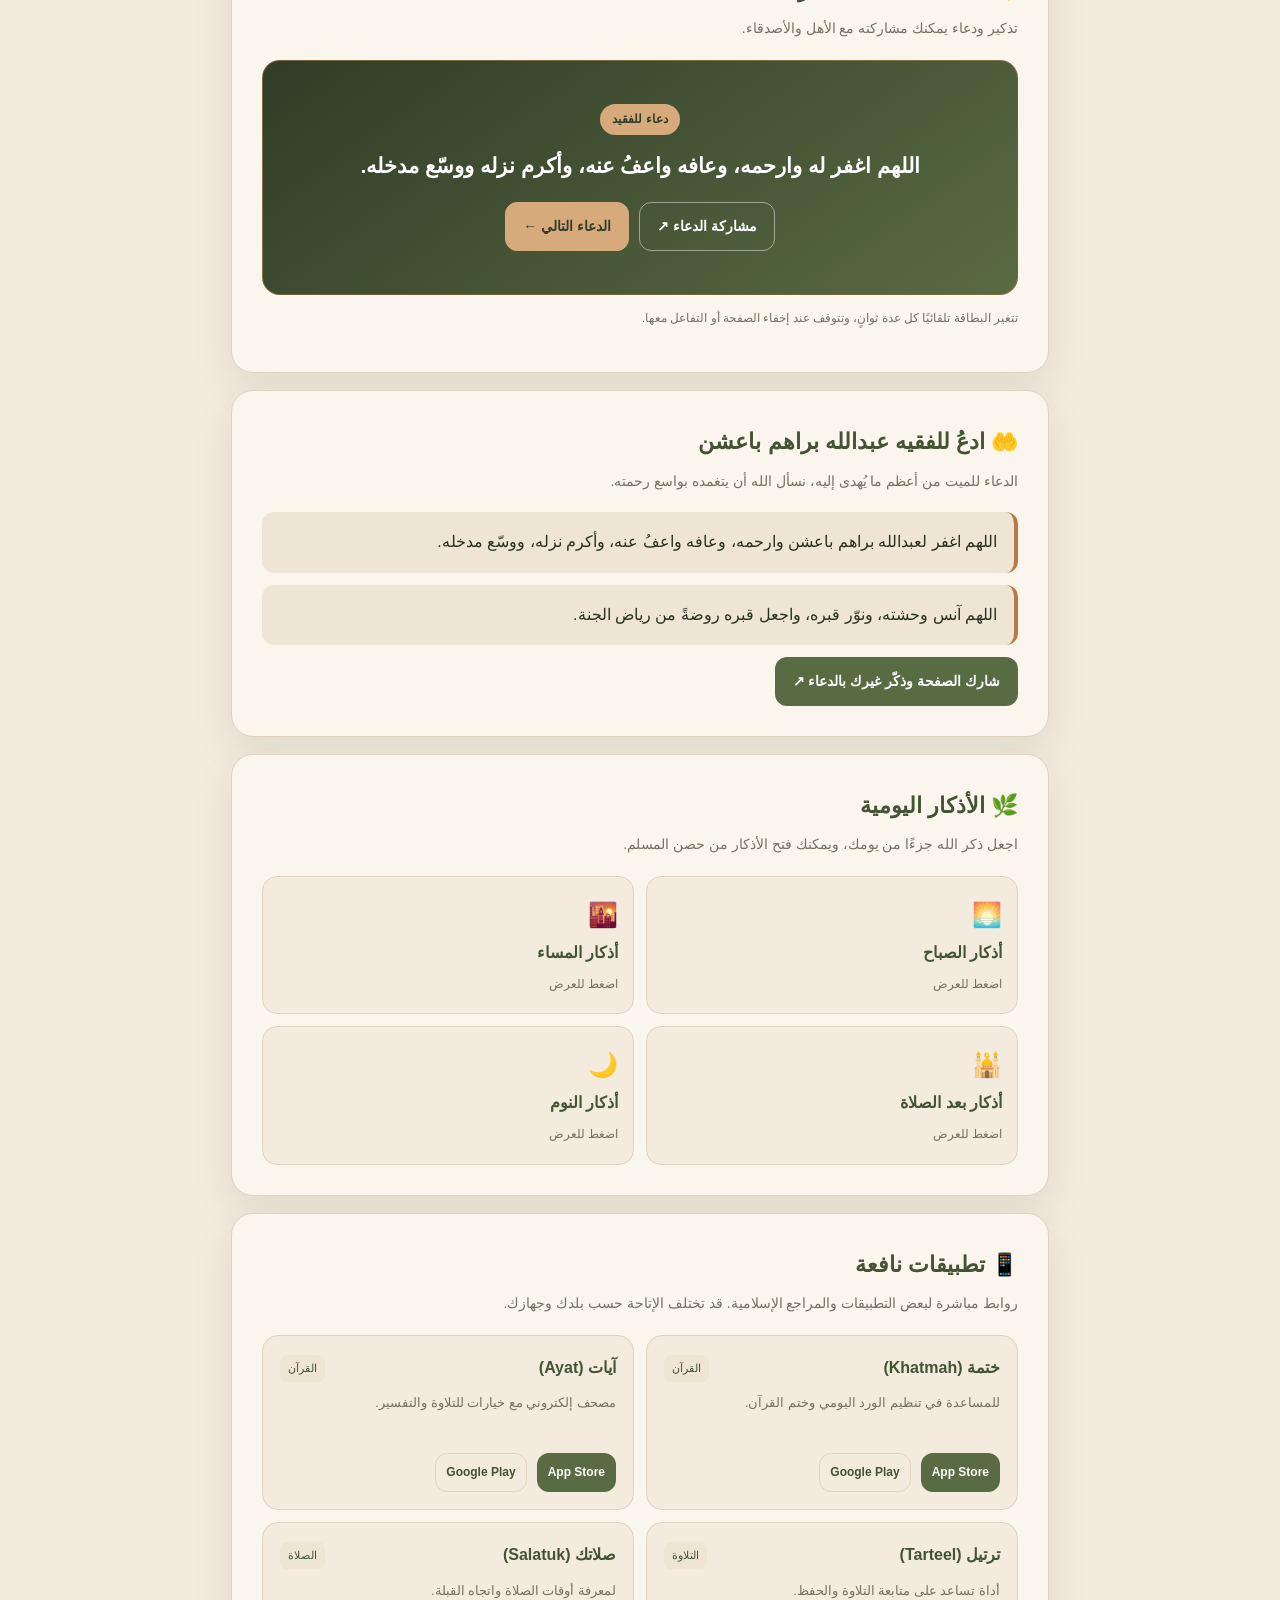
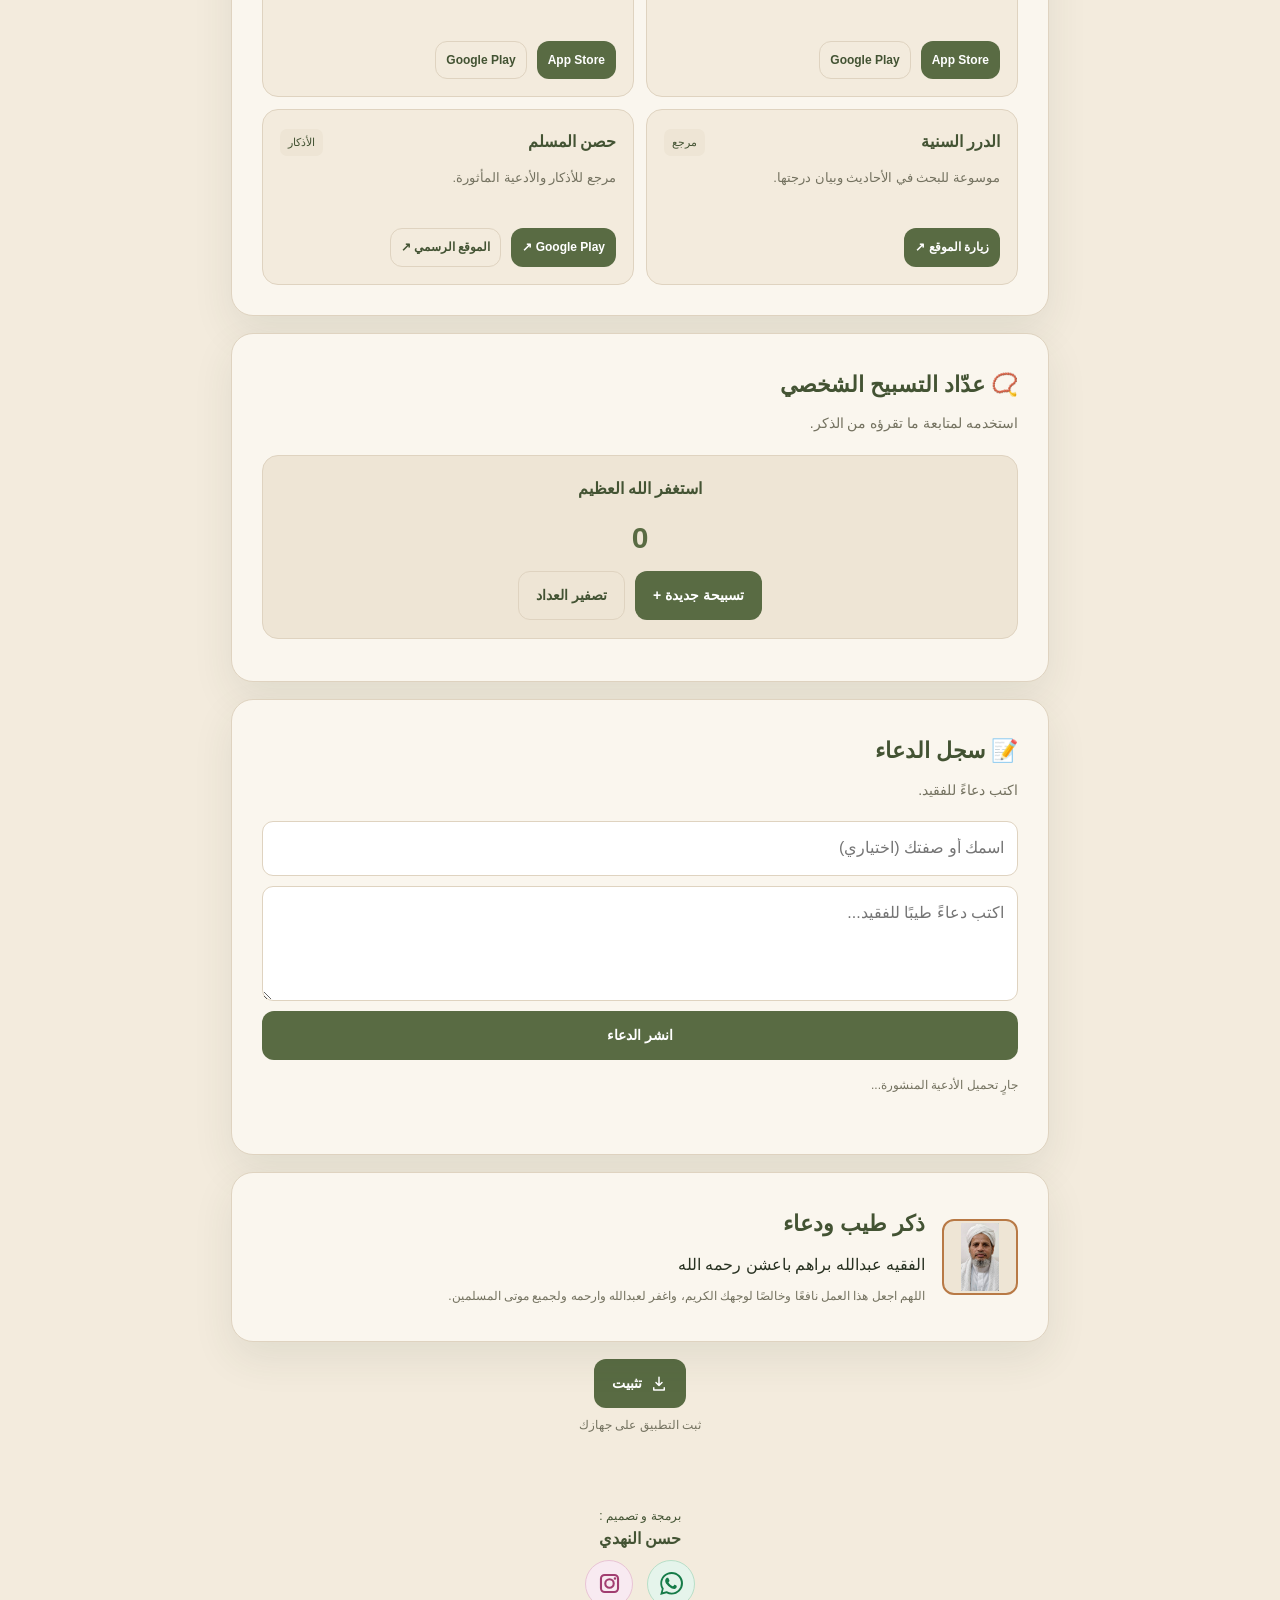
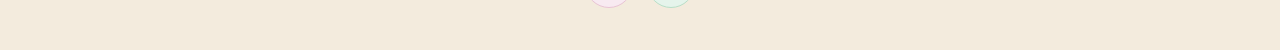
==== commit 66169ac3: "Add private-by-default visitor total counter" ====
--- a/index.html
+++ b/index.html
@@ -34,6 +34,22 @@
         <strong>الفقيه عبدالله براهم باعشن رحمه الله</strong>
         <p>اللهم اغفر له وارحمه، وعافه واعفُ عنه، وأكرم نزله ووسّع مدخله.</p>
       </div>
+    </div>
+    <div class="visitor-counter" id="visitor-counter">
+      <button class="visitor-eye" id="visitor-eye" type="button"
+        aria-label="إظهار إجمالي الزيارات" aria-expanded="false"
+        aria-controls="visitor-total" disabled>
+        <svg class="eye-open" viewBox="0 0 24 24" aria-hidden="true">
+          <path d="M2.2 12s3.5-6.5 9.8-6.5 9.8 6.5 9.8 6.5-3.5 6.5-9.8 6.5S2.2 12 2.2 12Z"/>
+          <circle cx="12" cy="12" r="3"/>
+        </svg>
+        <svg class="eye-closed" viewBox="0 0 24 24" aria-hidden="true">
+          <path d="M3 3 21 21M10.6 5.7A10.8 10.8 0 0 1 12 5.5c6.3 0 9.8 6.5 9.8 6.5a16.5 16.5 0 0 1-3.1 3.7M6.2 6.8C3.6 8.4 2.2 12 2.2 12s3.5 6.5 9.8 6.5c1.3 0 2.5-.3 3.5-.7"/>
+          <path d="M9.9 9.9a3 3 0 0 0 4.2 4.2"/>
+        </svg>
+        <span class="visitor-sr-only">إظهار إجمالي الزيارات</span>
+      </button>
+      <span id="visitor-total" class="visitor-total" hidden aria-live="polite"></span>
     </div>
   </div>
 </header>
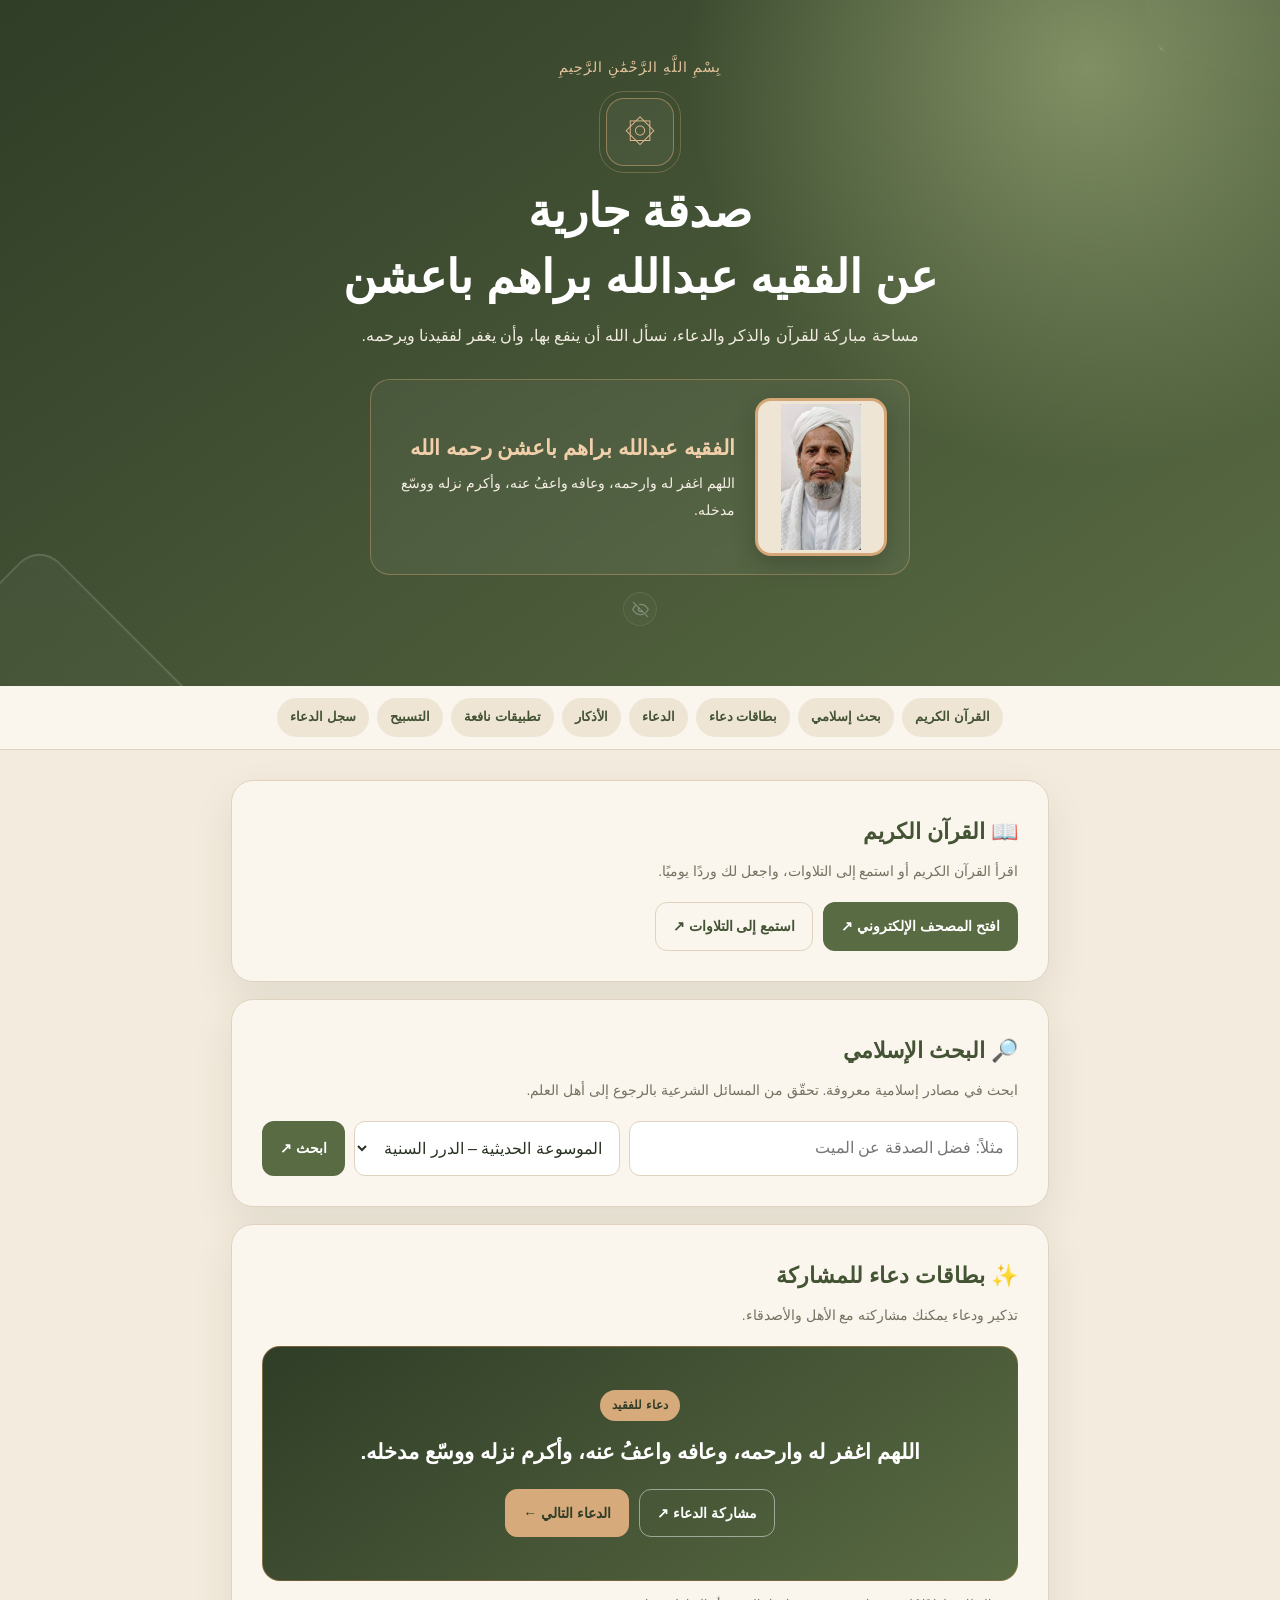
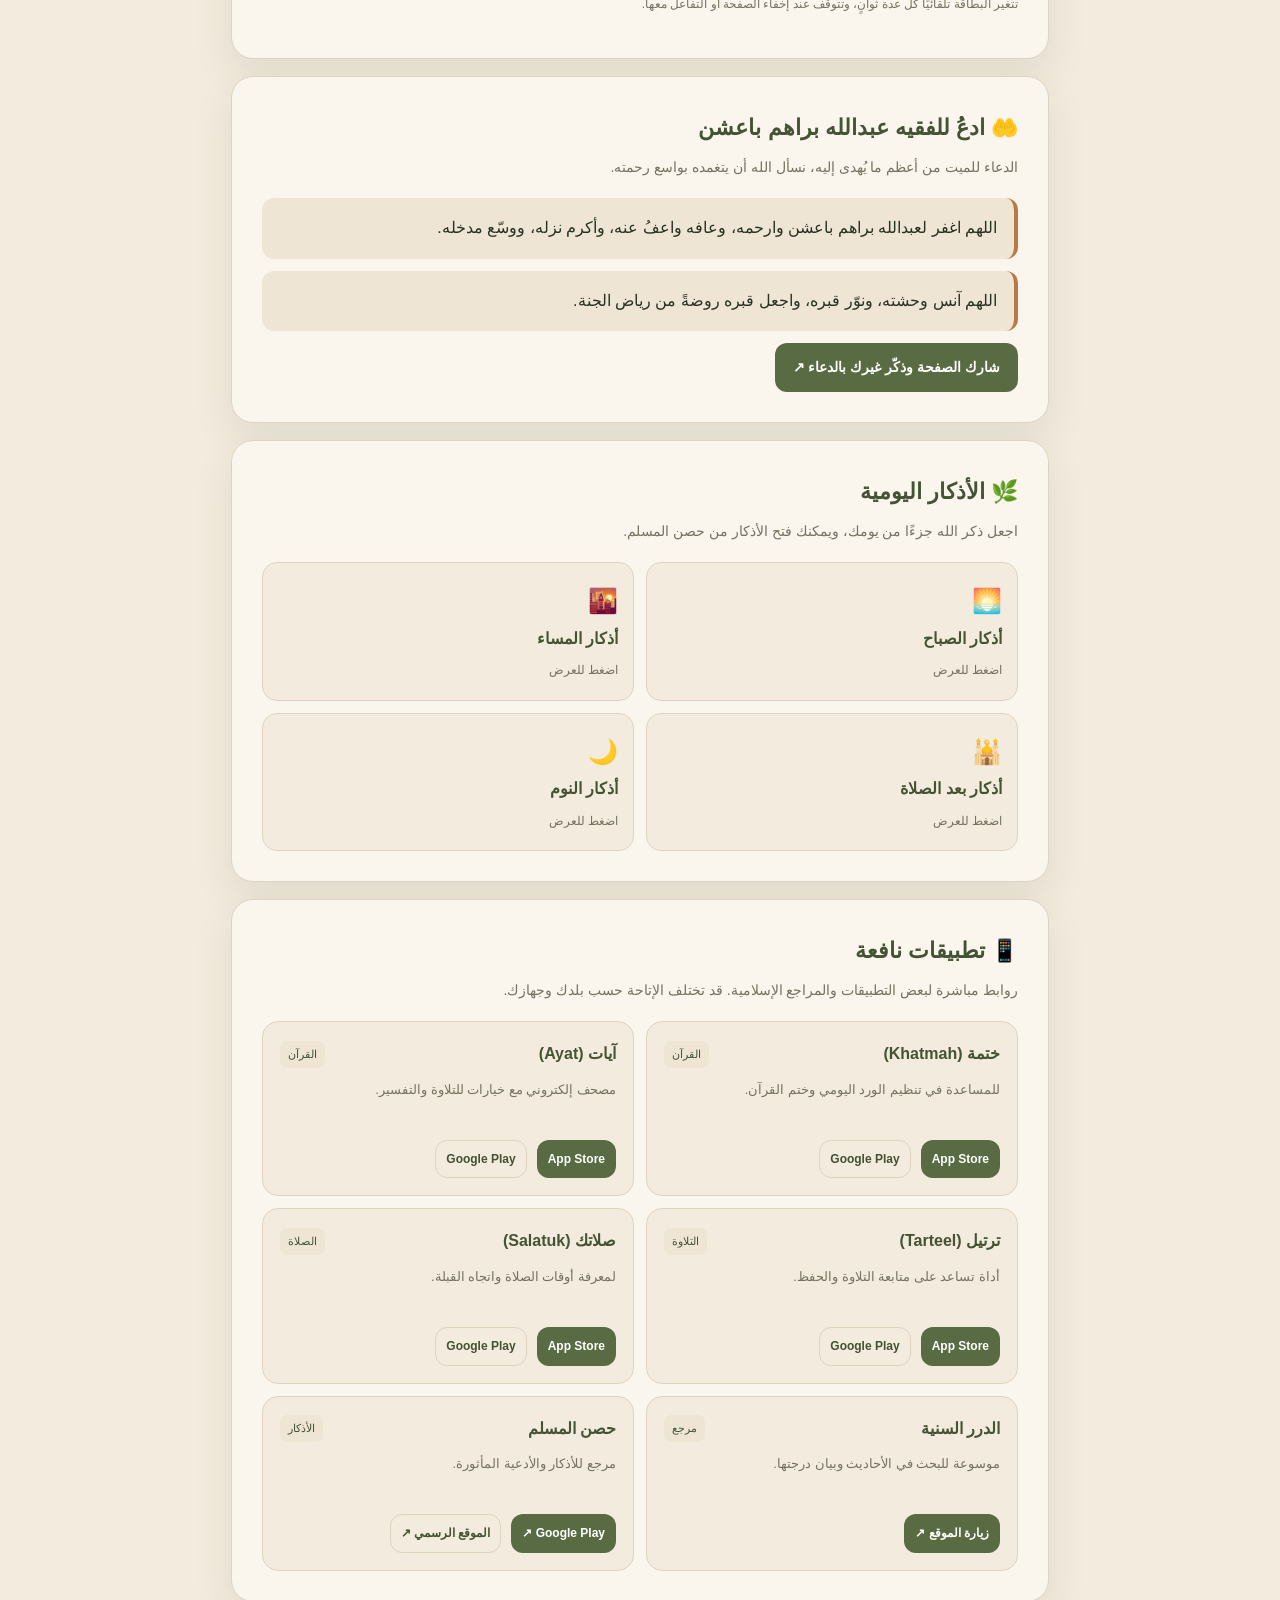
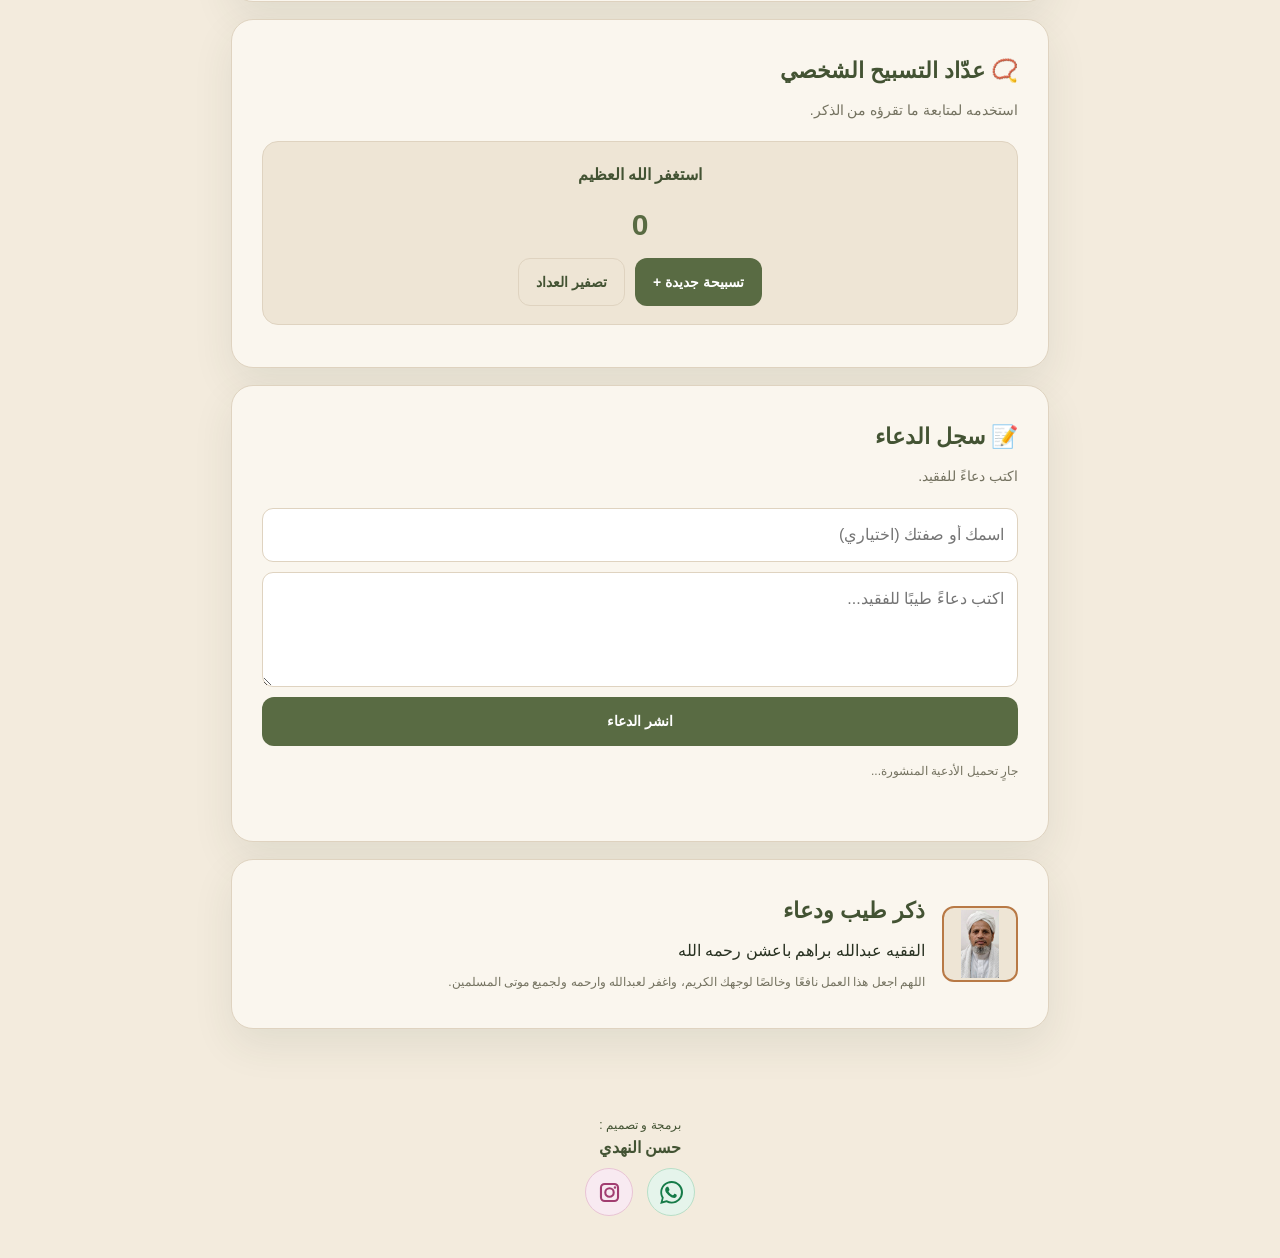
==== commit 08e930ce: "Hide install hint by default and refresh assets" ====
--- a/index.html
+++ b/index.html
@@ -18,8 +18,8 @@
   <meta property="og:url" content="https://7hasan.github.io/Abdullah_Ba-ashan/">
   <title>صدقة جارية عن الفقيه عبدالله براهم باعشن</title>
   <link rel="preload" as="image" href="./Abdullah.jpg">
-  <link rel="stylesheet" href="./style.css">
-  <script src="./script.js" defer></script>
+  <link rel="stylesheet" href="./style.css?v=8">
+  <script src="./script.js?v=8" defer></script>
 </head>
 <body>
 <header class="hero" id="top">
@@ -169,7 +169,7 @@
       <svg viewBox="0 0 24 24" aria-hidden="true"><path d="M12 3v11m0 0 4-4m-4 4-4-4M5 17v3h14v-3" fill="none" stroke="currentColor" stroke-width="2" stroke-linecap="round" stroke-linejoin="round"/></svg>
       تثبيت
     </button>
-    <p class="small" id="install-help">ثبت التطبيق على جهازك</p>
+    <p class="small" id="install-help" hidden>ثبت التطبيق على جهازك</p>
   </div>
 </main>
 
--- a/style.css
+++ b/style.css
@@ -130,3 +130,41 @@
   outline:1px solid #d5a77755;
   outline-offset:6px;
 }
+
+
+/* عداد إجمالي الزيارات أسفل بطاقة الفقيد */
+.visitor-counter{
+  display:flex;align-items:center;justify-content:center;gap:10px;
+  min-height:38px;margin:15px auto 0;
+}
+.visitor-eye{
+  display:grid;place-items:center;width:34px;height:34px;padding:6px;
+  border:1px solid #ffffff22;border-radius:50%;
+  background:#ffffff08;color:#ffffff70;cursor:pointer;
+  transition:color .2s,background .2s,border-color .2s,transform .2s;
+}
+.visitor-eye:hover:not(:disabled){
+  color:#ffffffc9;background:#ffffff16;border-color:#ffffff55;
+  transform:translateY(-1px);
+}
+.visitor-eye:disabled{opacity:.65;cursor:default}
+.visitor-eye svg{
+  width:19px;height:19px;fill:none;stroke:currentColor;
+  stroke-width:1.55;stroke-linecap:round;stroke-linejoin:round;
+}
+.visitor-eye .eye-open{display:none}
+.visitor-eye .eye-closed{display:block}
+.visitor-eye[aria-expanded="true"] .eye-open{display:block}
+.visitor-eye[aria-expanded="true"] .eye-closed{display:none}
+.visitor-total{
+  color:#ffffffdf;font-size:13px;font-weight:700;
+  font-variant-numeric:tabular-nums;
+}
+.visitor-sr-only{
+  position:absolute;width:1px;height:1px;padding:0;margin:-1px;
+  overflow:hidden;clip:rect(0,0,0,0);white-space:nowrap;border:0;
+}
+
+
+/* احترام خاصية hidden حتى مع عناصر لها display مخصص */
+[hidden]{display:none!important}
